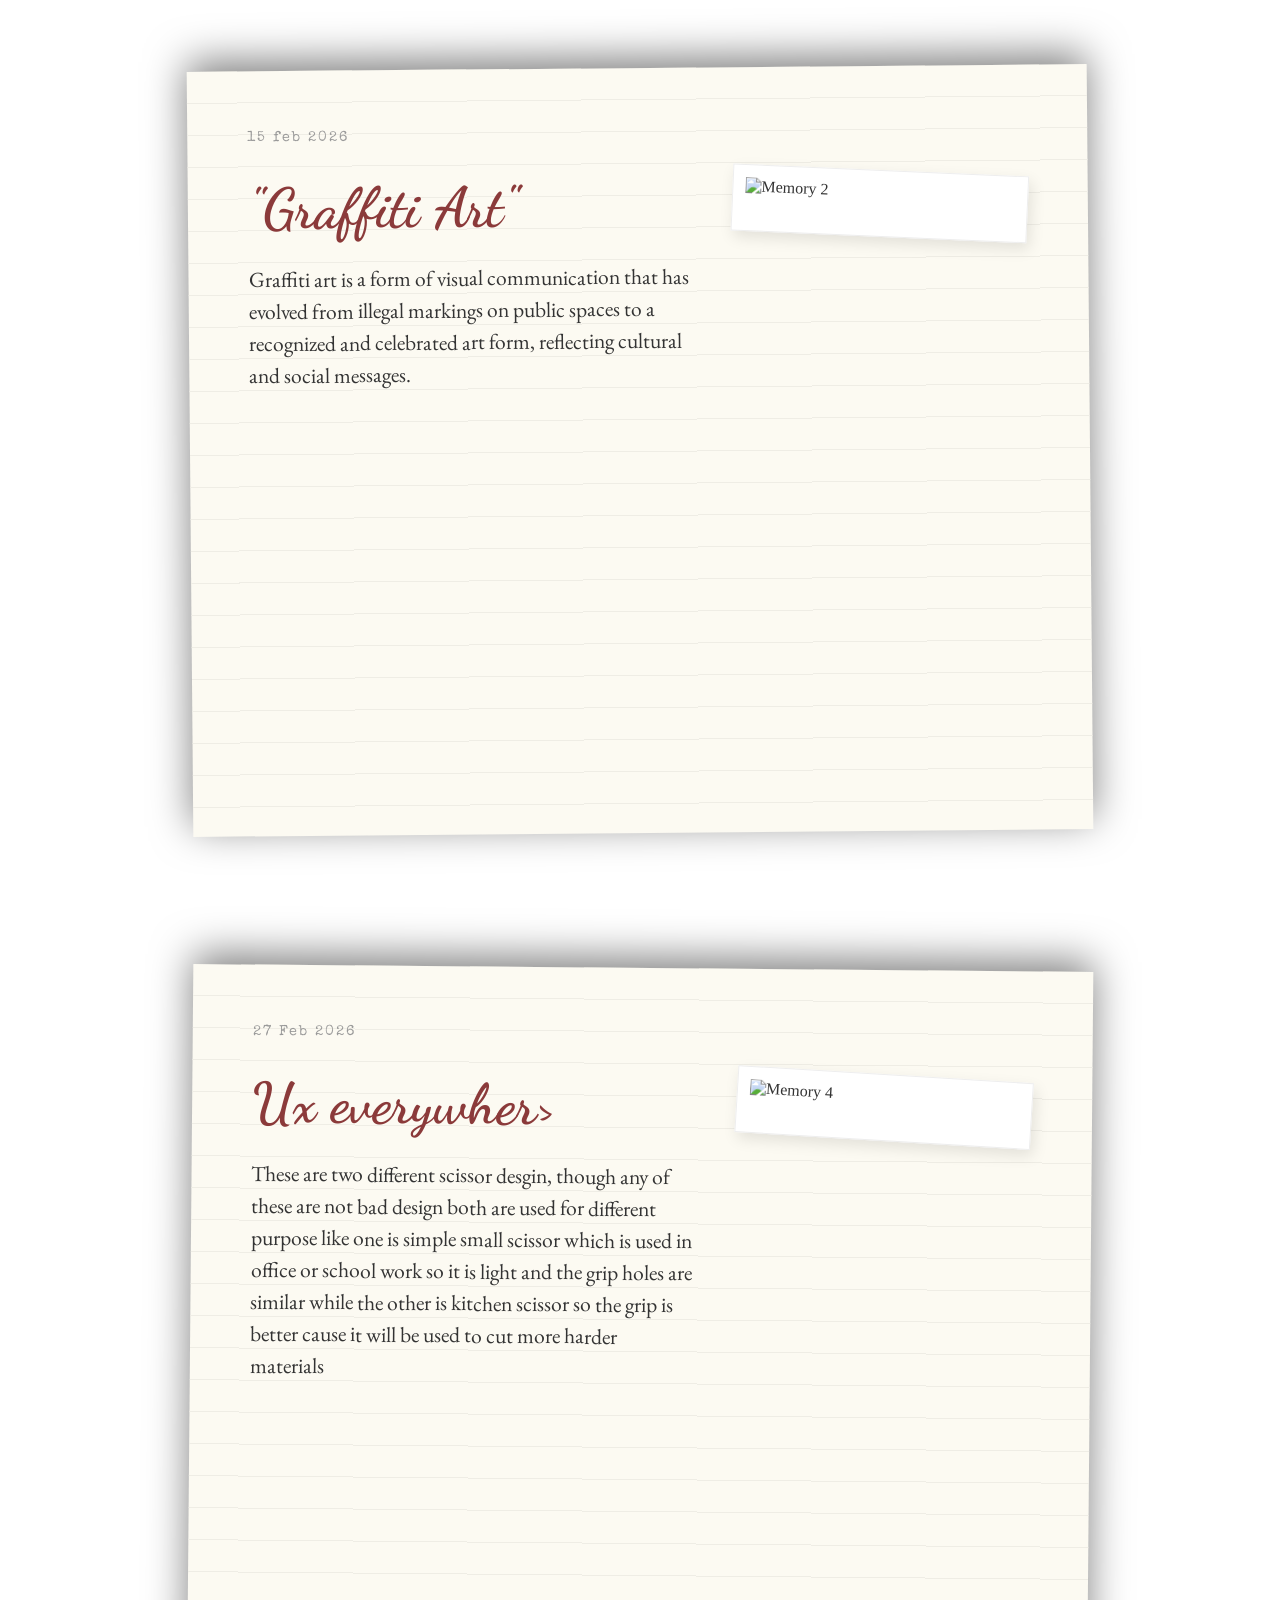
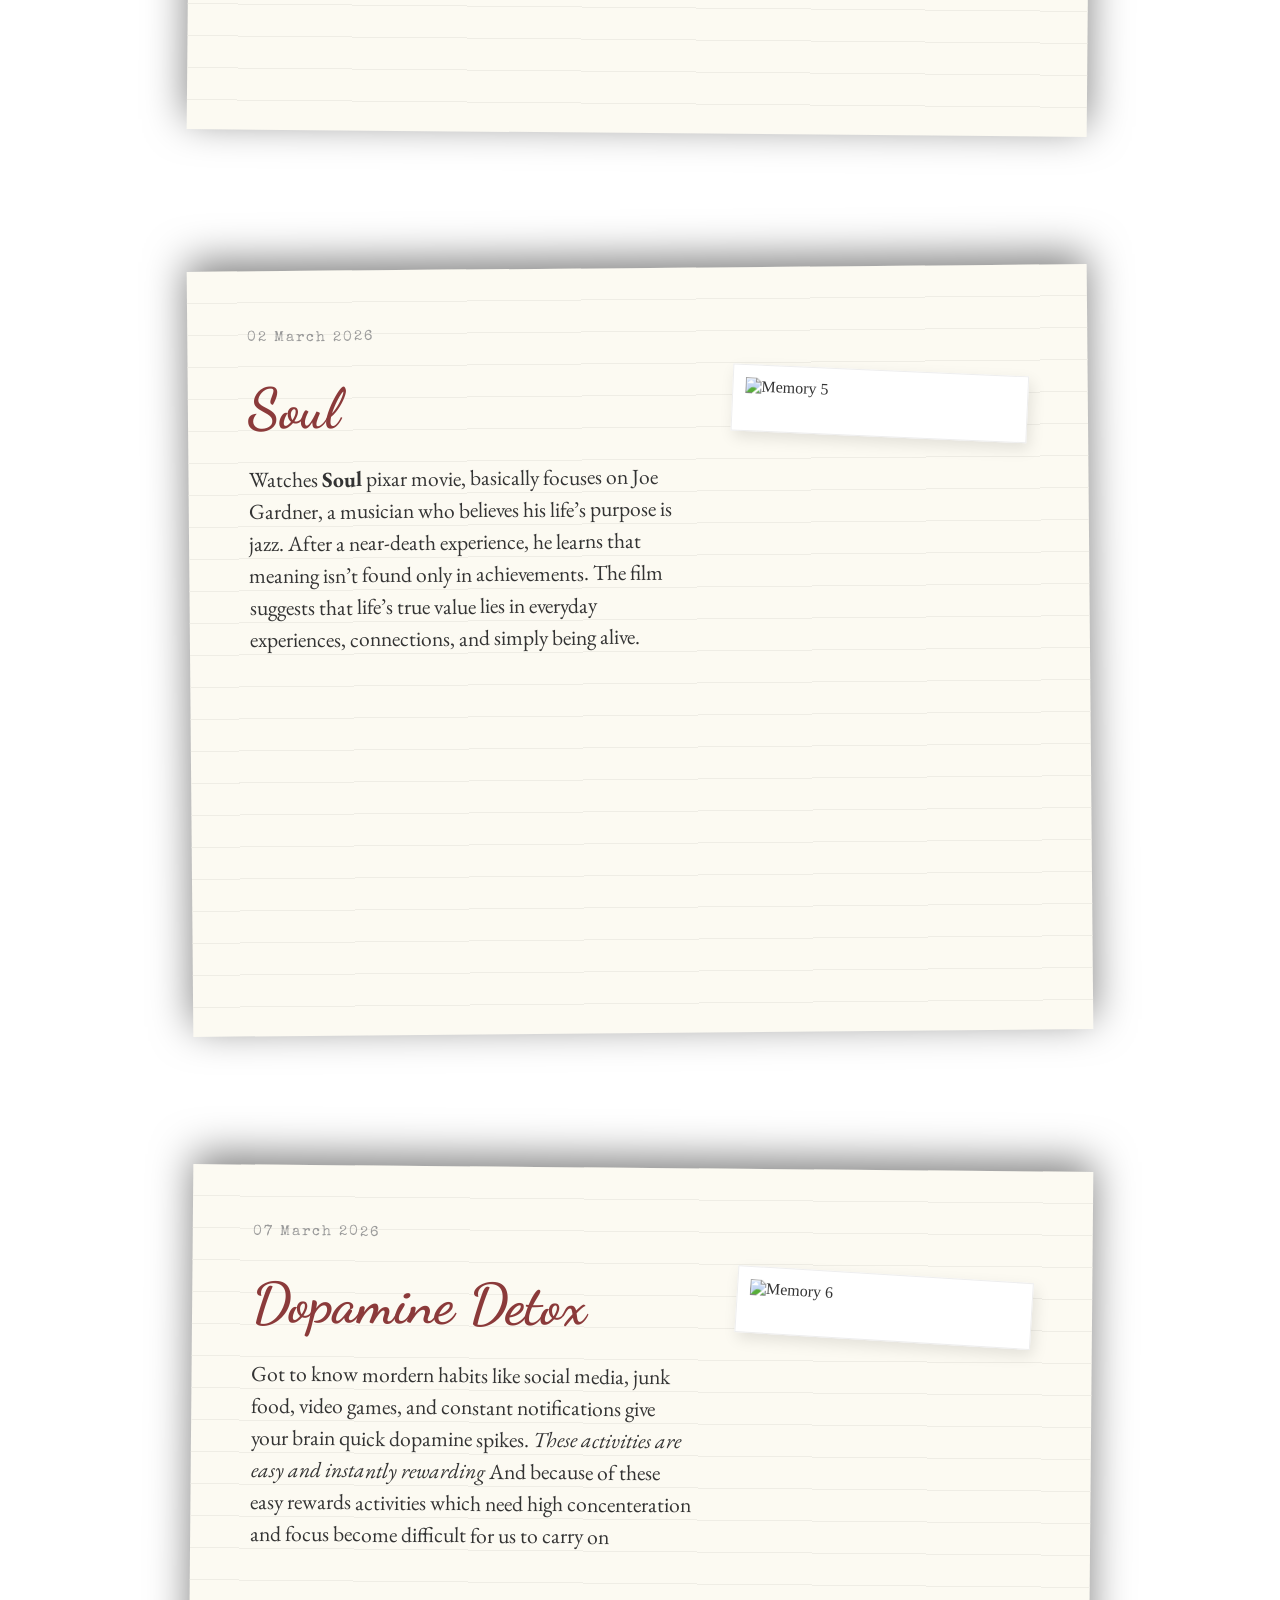
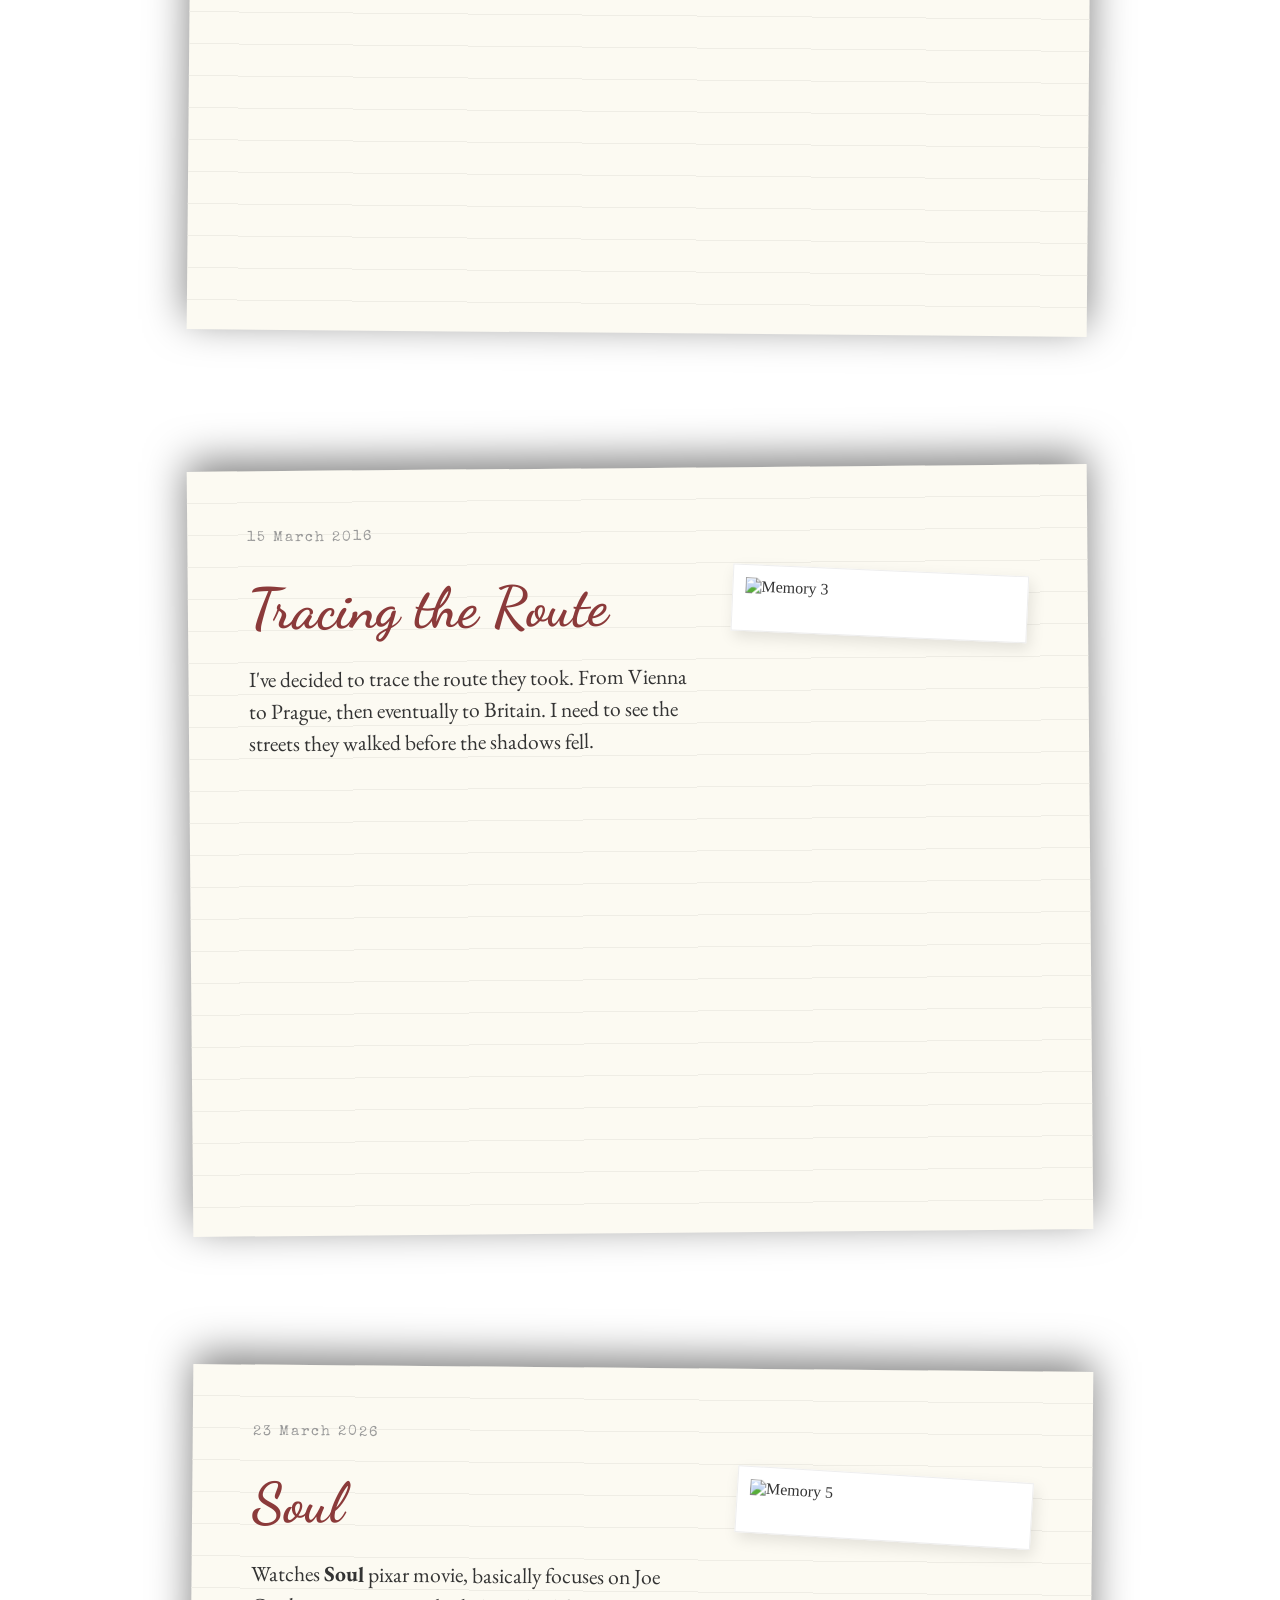
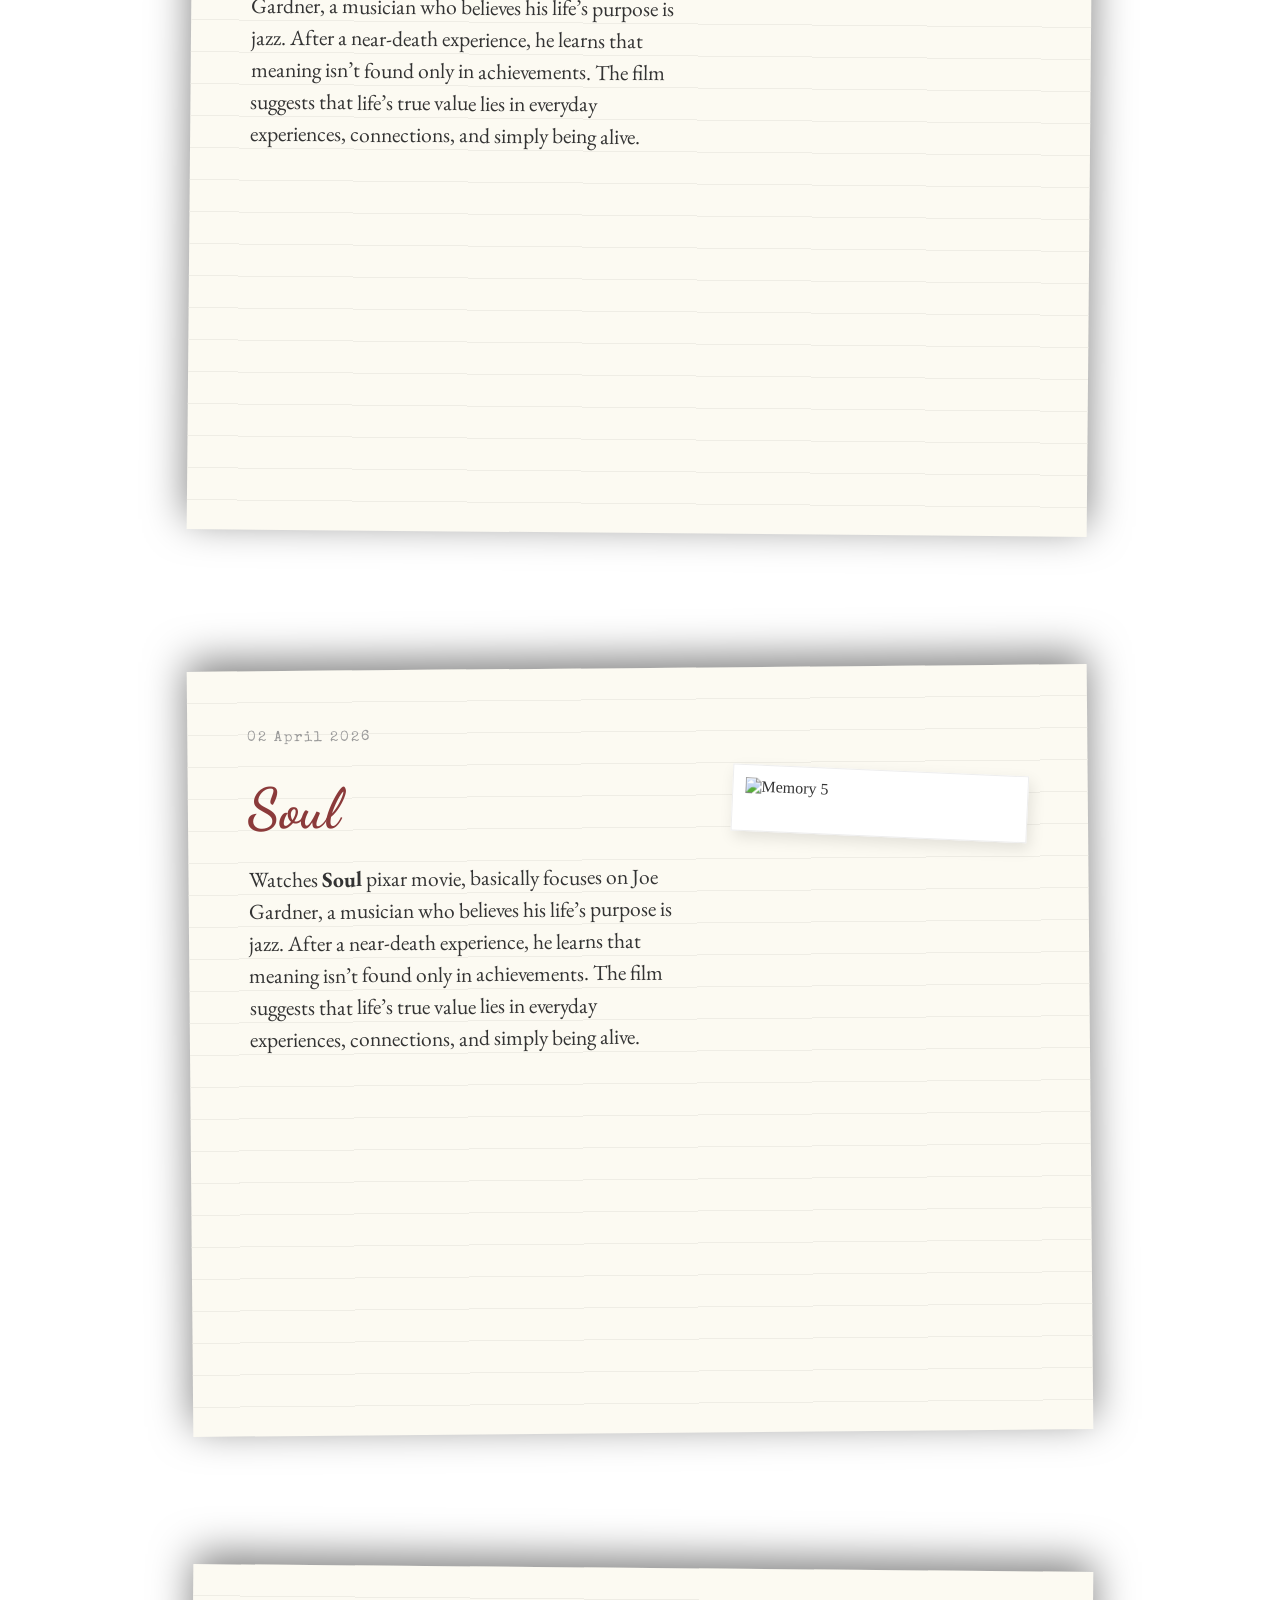
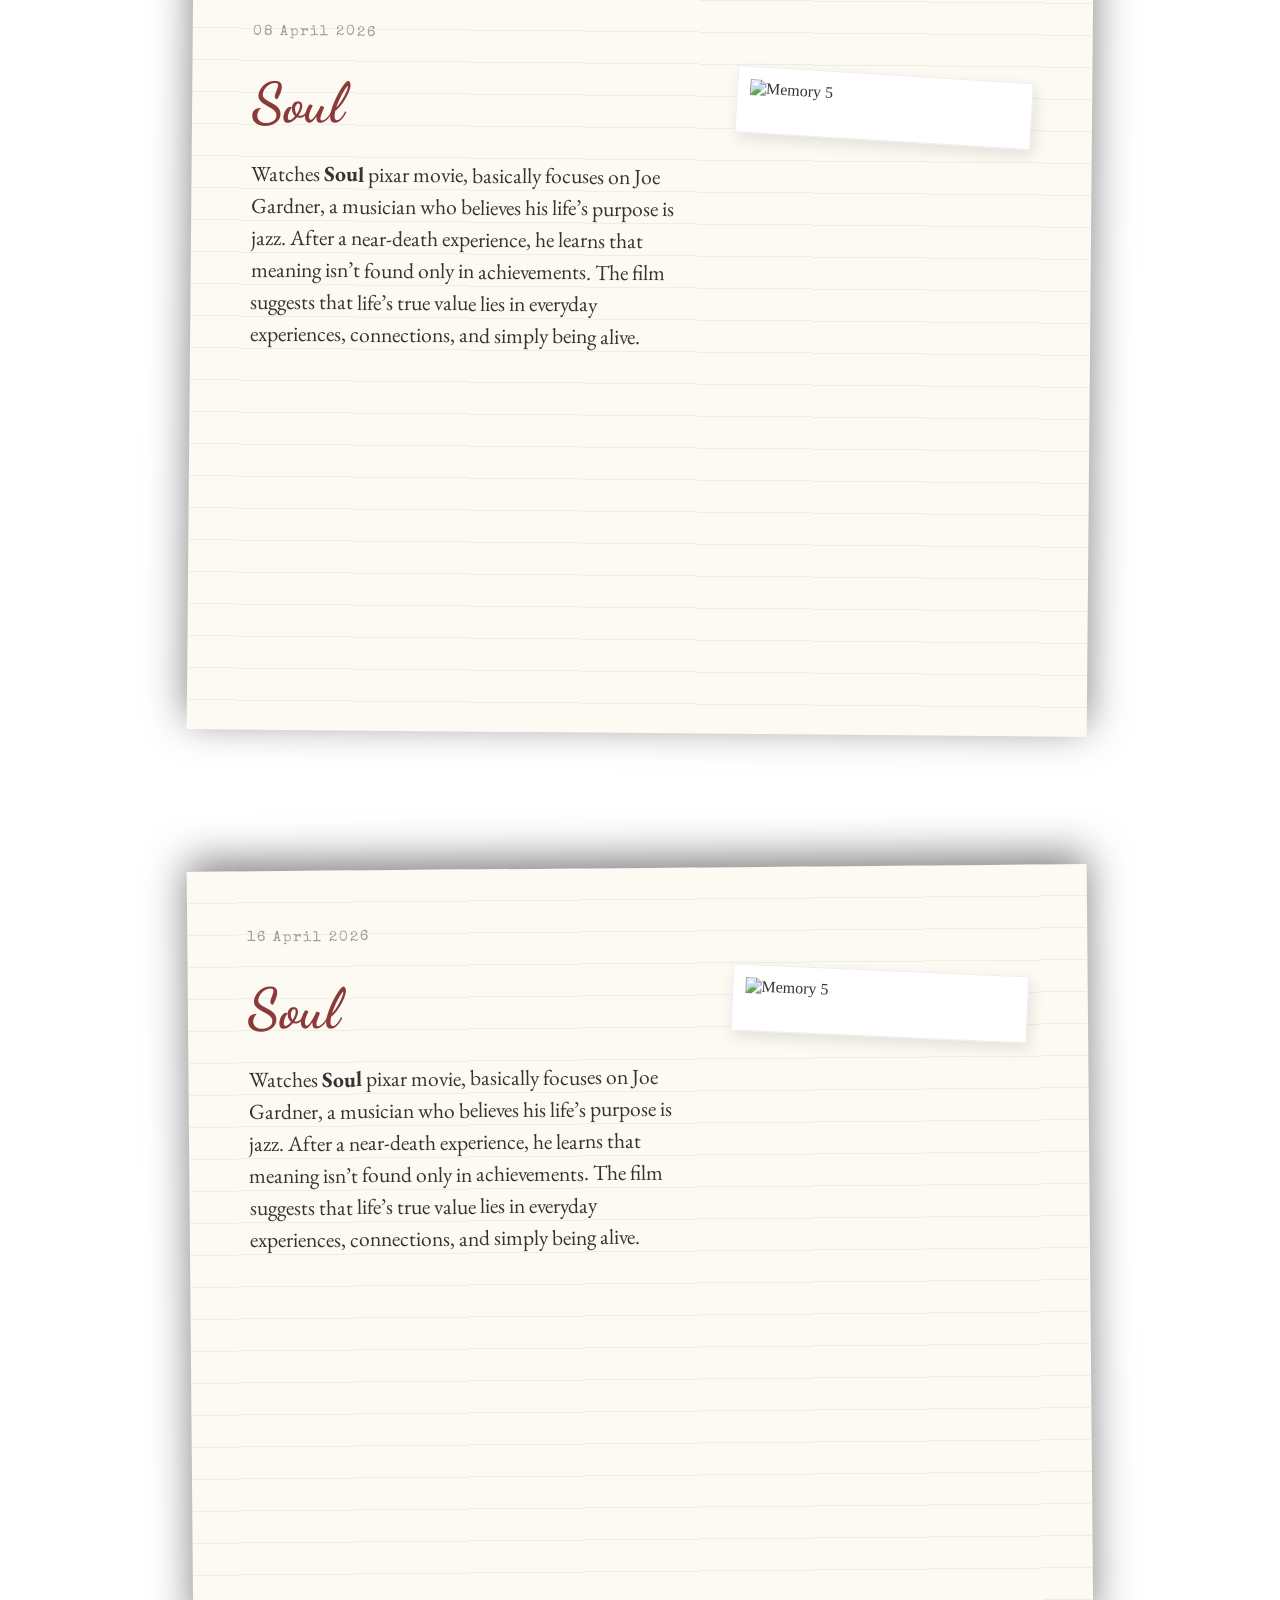
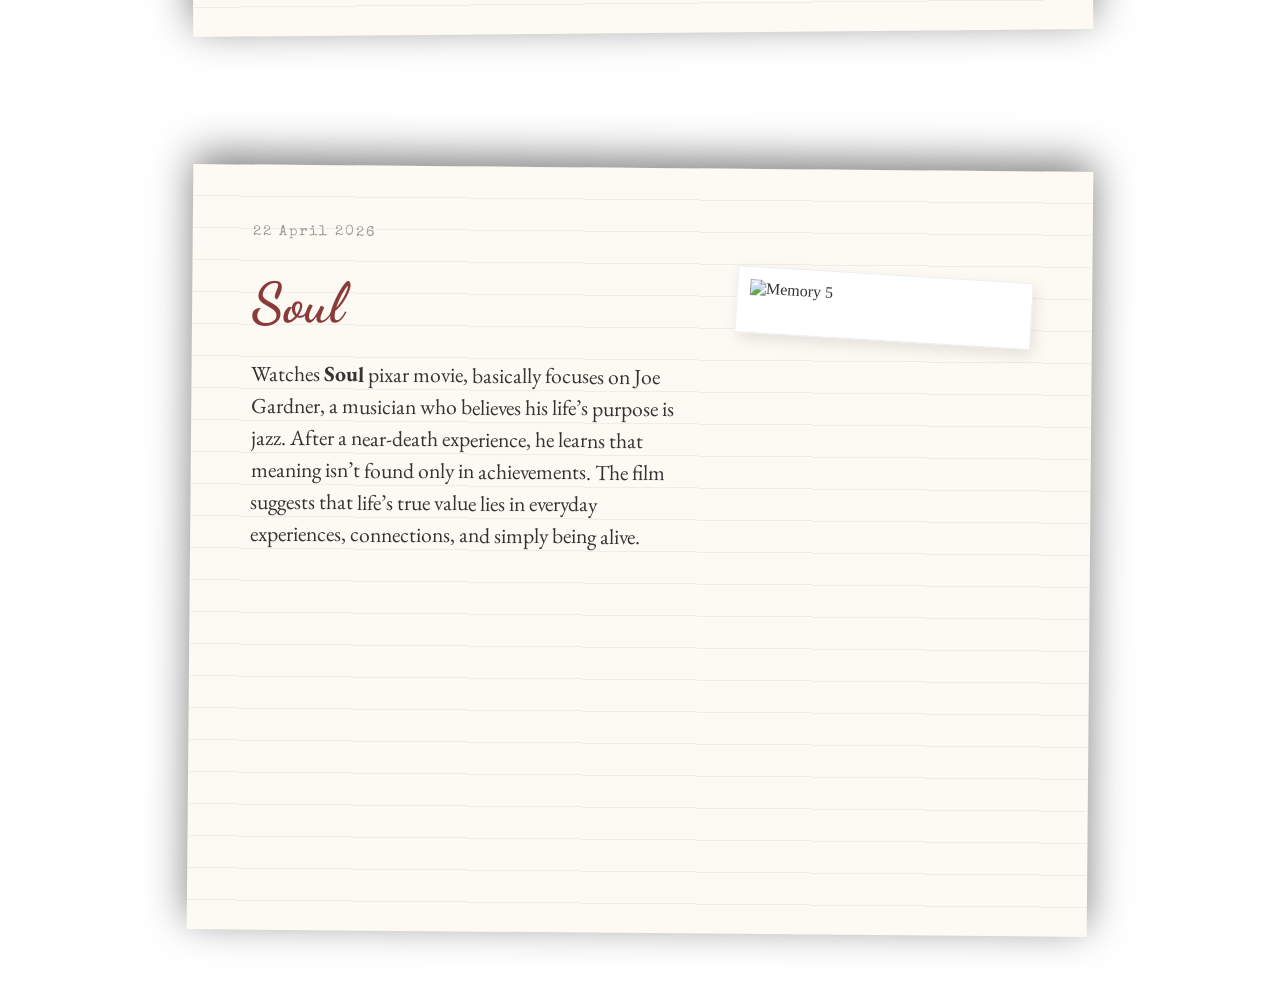
==== journal.html @ 782a5747 "Add files via upload" ====
<!DOCTYPE html>
<html lang="en">
<head>
    <meta charset="UTF-8">
    <meta name="viewport" content="width=device-width, initial-scale=1.0">
    <title>Vertical Journal Stack</title>
    <link rel="stylesheet" href="journal.css">
    <link href="https://fonts.googleapis.com/css2?family=Dancing+Script&family=EB+Garamond:wght@400;500&family=Special+Elite&display=swap" rel="stylesheet">


</head>

<body>

    <div class="journal-stack">
        
      
        <section class="stack-layer">
            <div class="paper-sheet">
                <div class="date-stamp">15 feb 2026</div>
                <div class="page-grid">
                    <div class="text-content">
                        <h2 class="handwritten-title">"Graffiti Art"</h2>
                        <p class="journal-text">Graffiti art is a form of visual communication that has evolved from illegal markings on public spaces to a recognized and celebrated art form, reflecting cultural and social messages.</p>
                    </div>
                    <div class="image-content">
                        <div class="polaroid"><img src="images/g2.jpeg" alt="Memory 2"></div>
                       
                    </div>
                </div>
            </div>
        </section>


        <section class="stack-layer">
            <div class="paper-sheet">
                <div class="date-stamp"> 27 Feb 2026</div>
                <div class="page-grid">
                    <div class="text-content">
                        <h2 class="handwritten-title">Ux everywher></h2>
                        <p class="journal-text">These are two different scissor desgin, though any of
                             these are not bad design both are used for different purpose like one is simple small scissor 
                             which is used in office or school work so it is light and the grip holes are similar while the other is kitchen 
                             scissor so the grip 
                            is better cause it will be used to cut more harder materials </p>
                    </div>
                    <div class="image-content">
                        <div class="polaroid"><img src="images/ux.jpeg" alt="Memory 4"></div>
                    </div>
                </div>
            </div>
        </section>

        <section class="stack-layer">
            <div class="paper-sheet">
                <div class="date-stamp">02 March 2026</div>
                <div class="page-grid">
                    <div class="text-content">
                        <h2 class="handwritten-title">Soul</h2>
                        <p class="journal-text">Watches <strong>Soul</strong> pixar movie, basically focuses on Joe Gardner, a musician who believes his life’s 
                            purpose is jazz. After a near-death experience, he learns that meaning isn’t found only in achievements. The film suggests that life’s true value lies in everyday experiences, connections, and simply being alive.</p>
                    </div>
                    <div class="image-content">
                        <div class="polaroid"><img src="images/OIP.webp" alt="Memory 5"></div>
                    </div>
                </div>
            </div>
        </section>

        <section class="stack-layer">
            <div class="paper-sheet">
                <div class="date-stamp">07 March 2026</div>
                <div class="page-grid">
                    <div class="text-content">
                        <h2 class="handwritten-title">Dopamine Detox</h2>
                        <p class="journal-text">Got to know mordern habits like social media, junk food, video games, and constant notifications give your brain quick dopamine spikes. <em>These activities are easy and instantly rewarding</em>
                        And because of these easy rewards activities which need high concenteration and focus become difficult for us to carry on</p>
                    </div>
                    <div class="image-content">
                        <div class="polaroid"><img src="images/dop.jpg" alt="Memory 6"></div>
                    </div>
                </div>
            </div>
        </section>


        
        <section class="stack-layer">
            <div class="paper-sheet">
                <div class="date-stamp">15 March 2016</div>
                <div class="page-grid">
                    <div class="text-content">
                        <h2 class="handwritten-title">Tracing the Route</h2>
                        <p class="journal-text">I've decided to trace the route they took. From Vienna to Prague, then eventually to Britain. I need to see the streets they walked before the shadows fell.</p>
                    </div>
                    <div class="image-content">
                        <div class="polaroid"><img src="https://via.placeholder.com/250" alt="Memory 3"></div>
                    </div>
                </div>
            </div>
        </section>

         <section class="stack-layer">
            <div class="paper-sheet">
                <div class="date-stamp">23 March 2026</div>
                <div class="page-grid">
                    <div class="text-content">
                        <h2 class="handwritten-title">Soul</h2>
                        <p class="journal-text">Watches <strong>Soul</strong> pixar movie, basically focuses on Joe Gardner, a musician who believes his life’s 
                            purpose is jazz. After a near-death experience, he learns that meaning isn’t found only in achievements. The film suggests that life’s true value lies in everyday experiences, connections, and simply being alive.</p>
                    </div>
                    <div class="image-content">
                        <div class="polaroid"><img src="images/OIP.webp" alt="Memory 5"></div>
                    </div>
                </div>
            </div>
        </section>
         <section class="stack-layer">
            <div class="paper-sheet">
                <div class="date-stamp">02 April 2026</div>
                <div class="page-grid">
                    <div class="text-content">
                        <h2 class="handwritten-title">Soul</h2>
                        <p class="journal-text">Watches <strong>Soul</strong> pixar movie, basically focuses on Joe Gardner, a musician who believes his life’s 
                            purpose is jazz. After a near-death experience, he learns that meaning isn’t found only in achievements. The film suggests that life’s true value lies in everyday experiences, connections, and simply being alive.</p>
                    </div>
                    <div class="image-content">
                        <div class="polaroid"><img src="images/OIP.webp" alt="Memory 5"></div>
                    </div>
                </div>
            </div>
        </section>
         <section class="stack-layer">
            <div class="paper-sheet">
                <div class="date-stamp">08 April 2026</div>
                <div class="page-grid">
                    <div class="text-content">
                        <h2 class="handwritten-title">Soul</h2>
                        <p class="journal-text">Watches <strong>Soul</strong> pixar movie, basically focuses on Joe Gardner, a musician who believes his life’s 
                            purpose is jazz. After a near-death experience, he learns that meaning isn’t found only in achievements. The film suggests that life’s true value lies in everyday experiences, connections, and simply being alive.</p>
                    </div>
                    <div class="image-content">
                        <div class="polaroid"><img src="images/OIP.webp" alt="Memory 5"></div>
                    </div>
                </div>
            </div>
        </section>
         <section class="stack-layer">
            <div class="paper-sheet">
                <div class="date-stamp"> 16 April 2026</div>
                <div class="page-grid">
                    <div class="text-content">
                        <h2 class="handwritten-title">Soul</h2>
                        <p class="journal-text">Watches <strong>Soul</strong> pixar movie, basically focuses on Joe Gardner, a musician who believes his life’s 
                            purpose is jazz. After a near-death experience, he learns that meaning isn’t found only in achievements. The film suggests that life’s true value lies in everyday experiences, connections, and simply being alive.</p>
                    </div>
                    <div class="image-content">
                        <div class="polaroid"><img src="images/OIP.webp" alt="Memory 5"></div>
                    </div>
                </div>
            </div>
        </section>
         <section class="stack-layer">
            <div class="paper-sheet">
                <div class="date-stamp"> 22 April 2026</div>
                <div class="page-grid">
                    <div class="text-content">
                        <h2 class="handwritten-title">Soul</h2>
                        <p class="journal-text">Watches <strong>Soul</strong> pixar movie, basically focuses on Joe Gardner, a musician who believes his life’s 
                            purpose is jazz. After a near-death experience, he learns that meaning isn’t found only in achievements. The film suggests that life’s true value lies in everyday experiences, connections, and simply being alive.</p>
                    </div>
                    <div class="image-content">
                        <div class="polaroid"><img src="images/OIP.webp" alt="Memory 5"></div>
                    </div>
                </div>
            </div>
        </section>

        

          
</body>
</html>
---- journal.css ----
/* Core Styling */
* { margin: 0; padding: 0; box-sizing: border-box; }

body {
    background-color: #ffffff; /* Dark desk background */
    color: #333;
    background-image:url(images/bg.jpg);
    
}

.journal-stack {
    width: 100%;
}

/* THE STACKING LOGIC */
.stack-layer {
    position: sticky;
    top: 0;
    height: 100vh;
    display: flex;
    justify-content: center;
    align-items: center;
    padding: 20px;
}

/* THE PAPER DESIGN */
.paper-sheet {
    background-color: #fcfaf2;
    width: 100%;
    max-width: 900px;
    height: 85vh;
    padding: 60px;
    position: relative;
    box-shadow: 0 -10px 40px rgba(0,0,0,0.5); /* Top shadow for stacking depth */
    
    /* Paper Grain and Lines */
    background-image: 
        url('https://www.transparenttextures.com/patterns/handmade-paper.png'),
        repeating-linear-gradient(transparent, transparent 31px, #efede5 31px, #efede5 32px);
}

.date-stamp {
    font-family: 'Special Elite', monospace;
    font-size: 0.9rem;
    color: #999;
    margin-bottom: 30px;
    letter-spacing: 2px;
}

/* Page Layout */
.page-grid {
    display: grid;
    grid-template-columns: 1.5fr 1fr;
    gap: 40px;
}

/* Typography */
.handwritten-title {
    font-family: 'Dancing Script', cursive;
    font-size: 3.5rem;
    color: #8b3a3a;
    margin-bottom: 20px;
}

.journal-text {
    font-family: 'EB Garamond', serif;
    font-size: 1.35rem;
    line-height: 32px; /* Syncs with lines */
    color: #333;
}

/* Polaroid Photo */
.polaroid {
    background: white;
    padding: 12px 12px 35px 12px;
    box-shadow: 3px 6px 15px rgba(0,0,0,0.1);
    transform: rotate(3deg);
    border: 1px solid #eee;
    width: 100%;
}

.polaroid img {
    width: 100%;
    height: auto;
    display: block;
}

/* Visual Variation (Odd/Even Tilt) */
.stack-layer:nth-child(even) .paper-sheet { transform: rotate(0.5deg); }
.stack-layer:nth-child(odd) .paper-sheet { transform: rotate(-0.5deg); }

/* Responsive Styling */
@media (max-width: 768px) {
    .page-grid { grid-template-columns: 1fr; }
    .image-content { display: none; }
    .paper-sheet { padding: 30px; height: 90vh; }
}
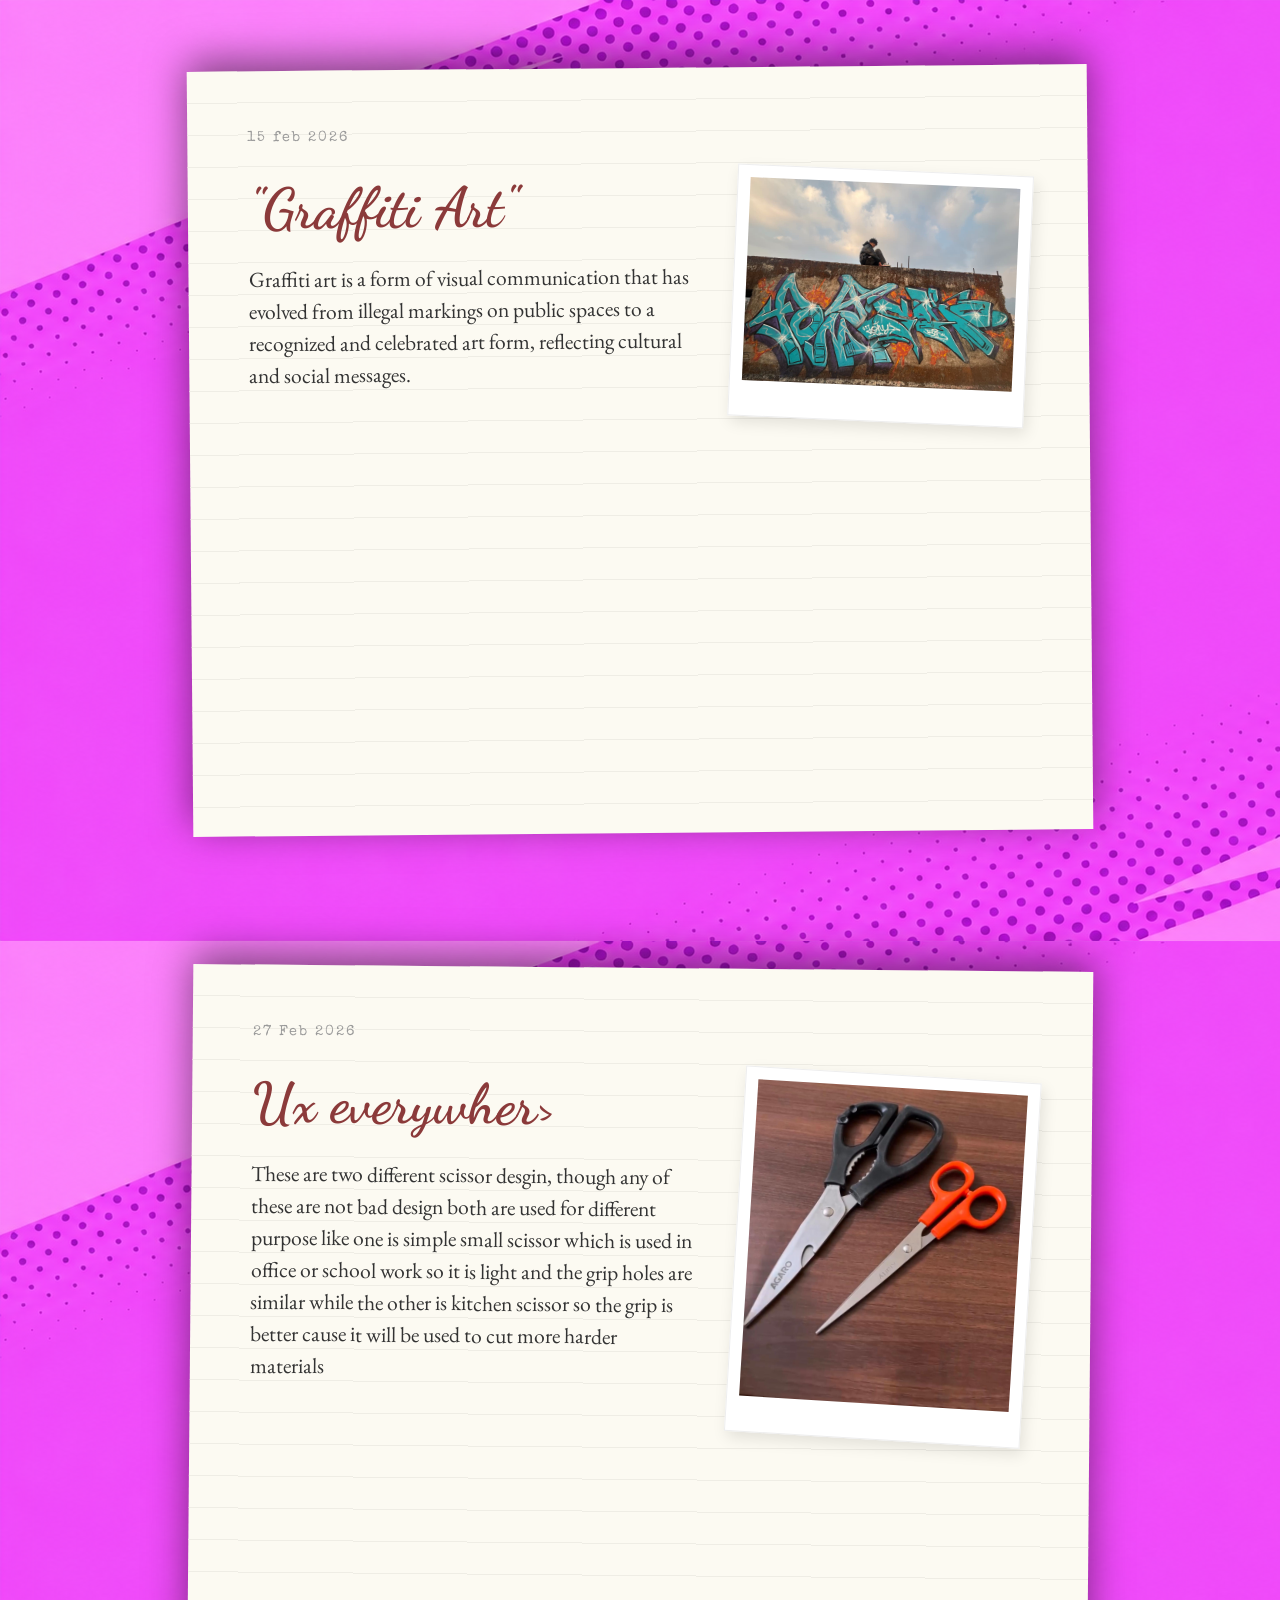
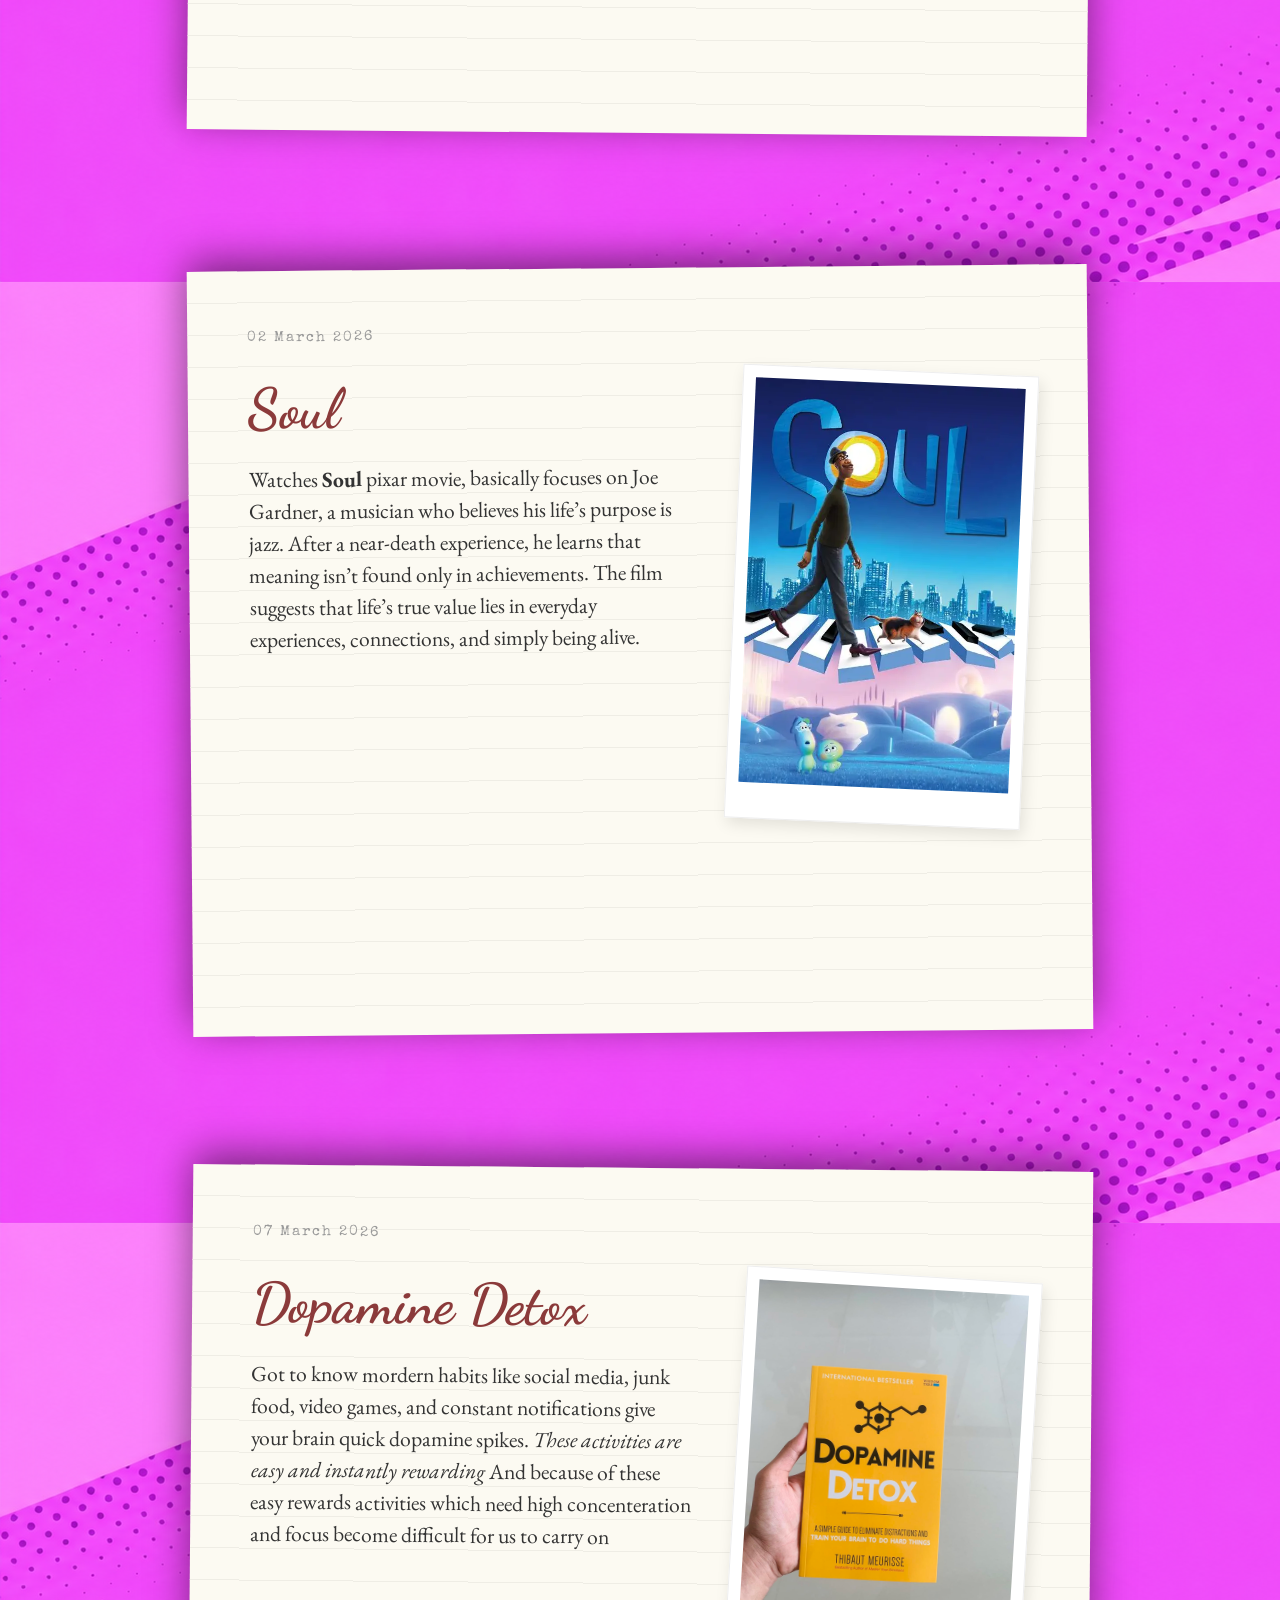
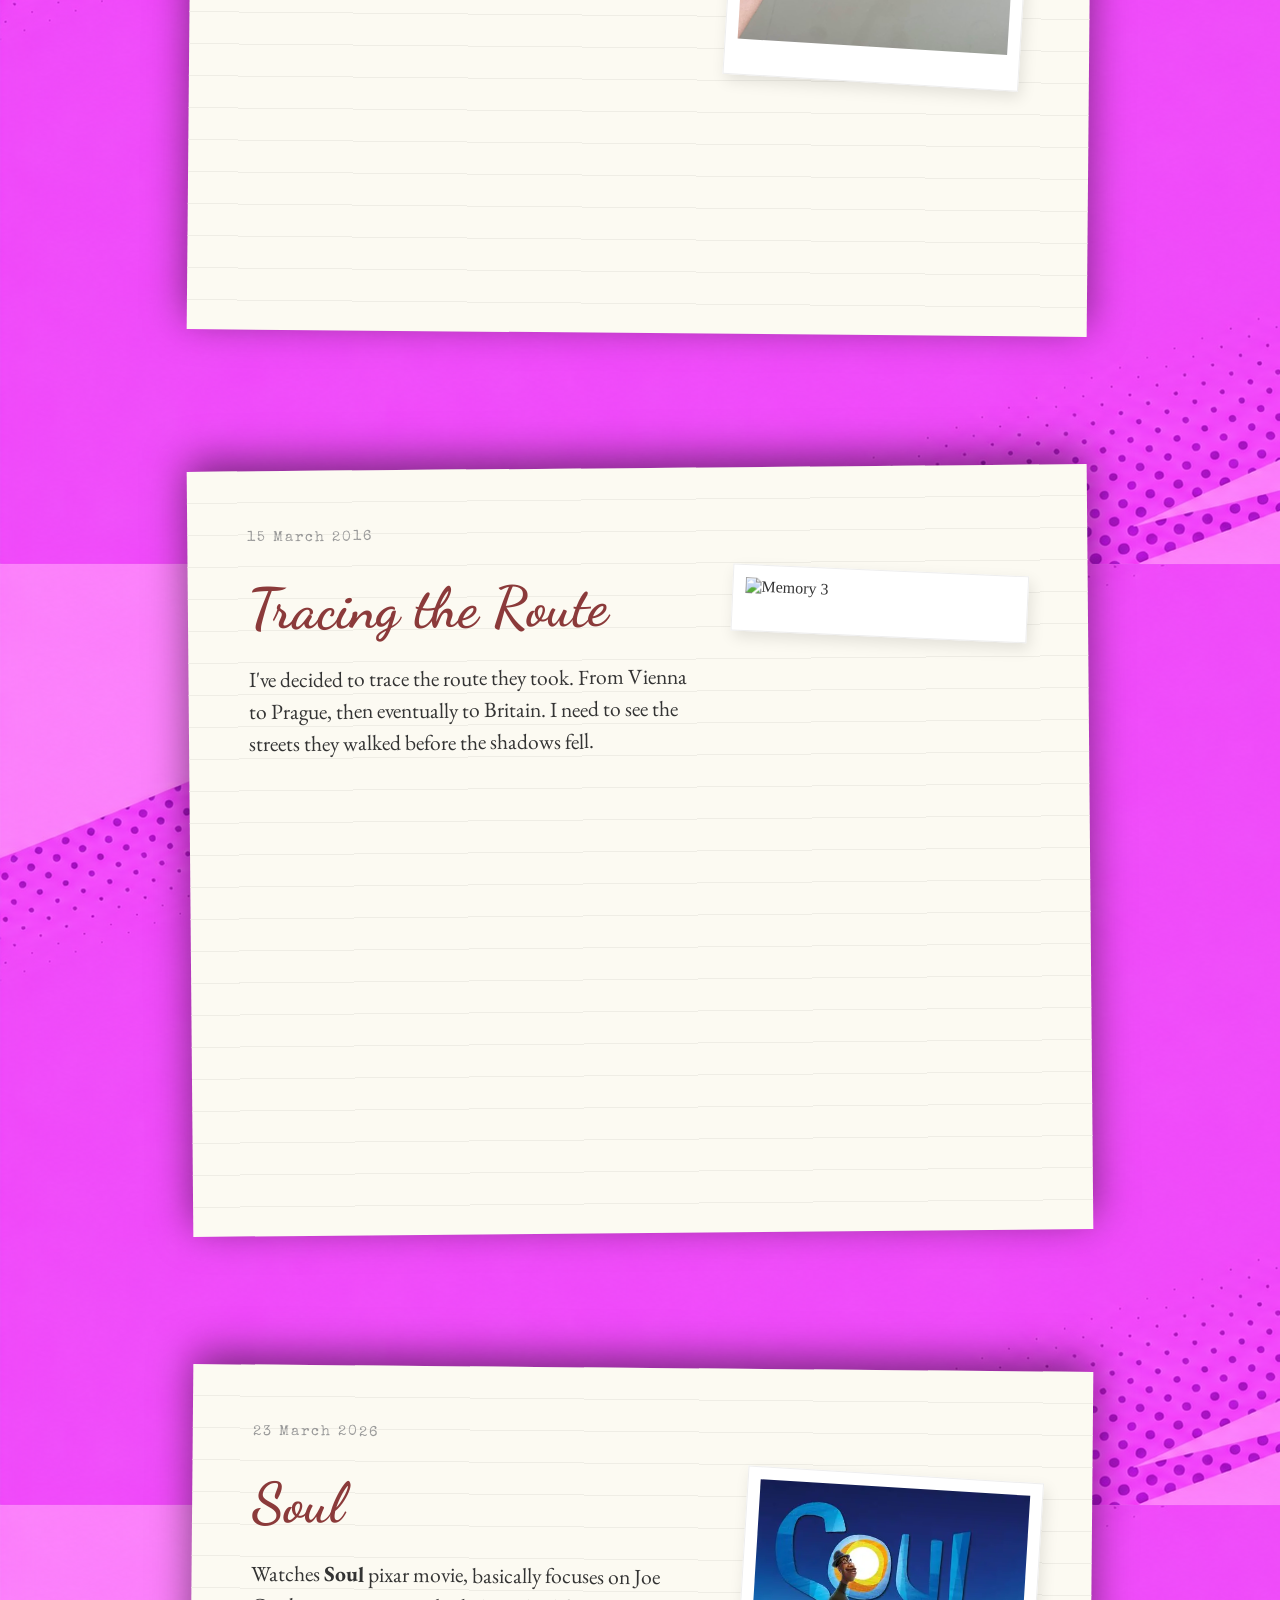
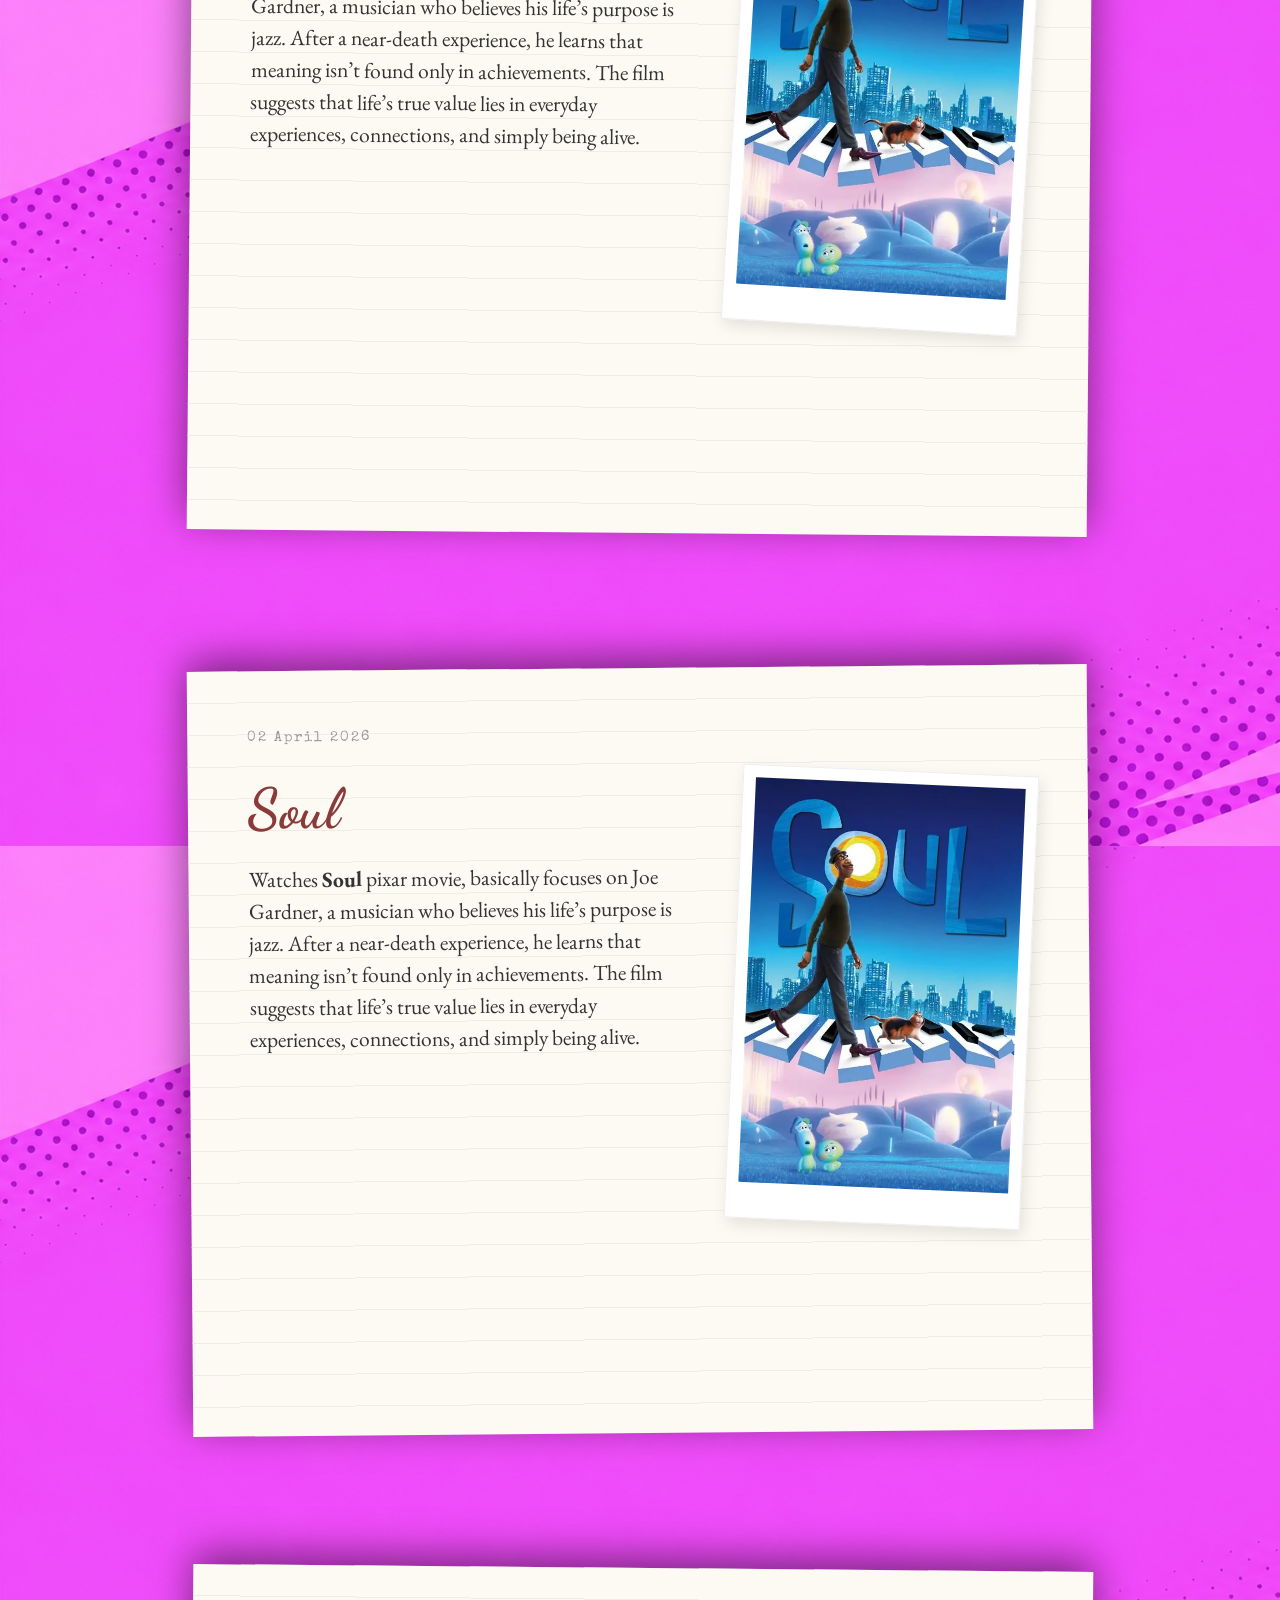
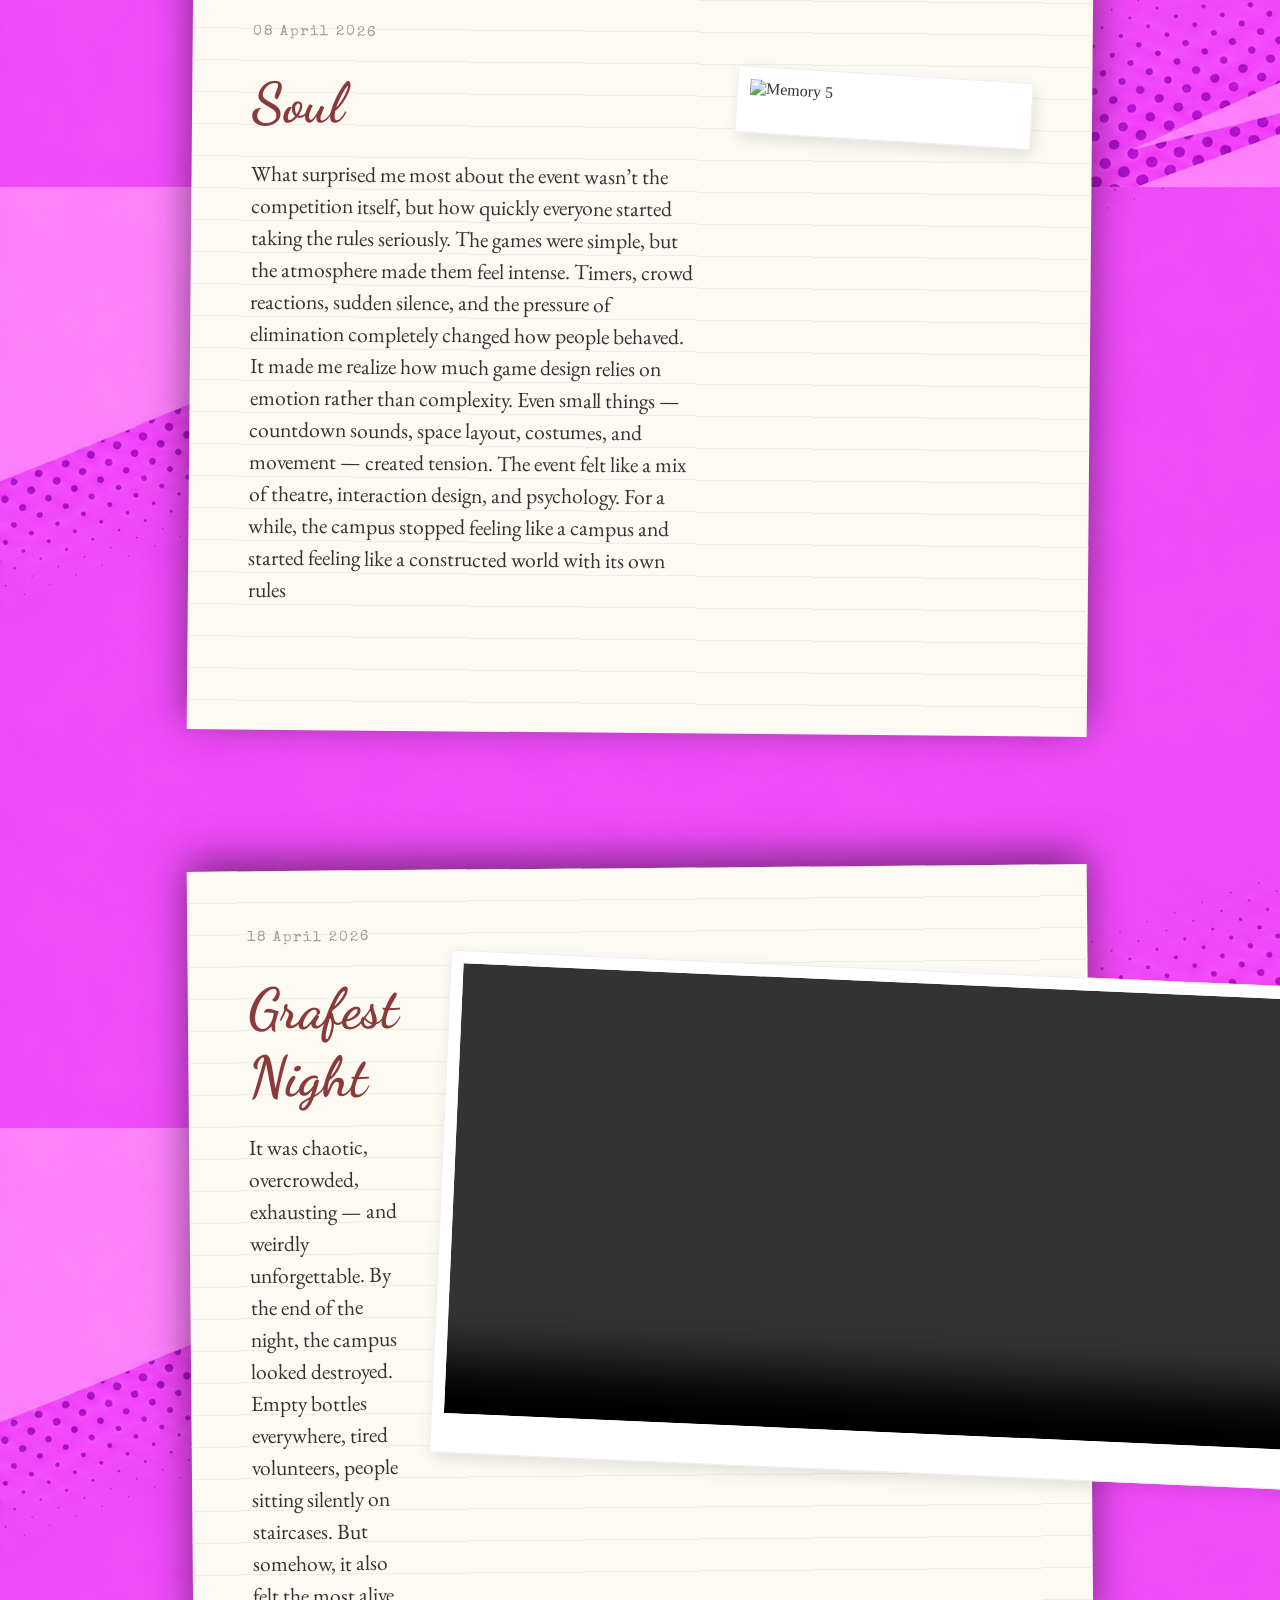
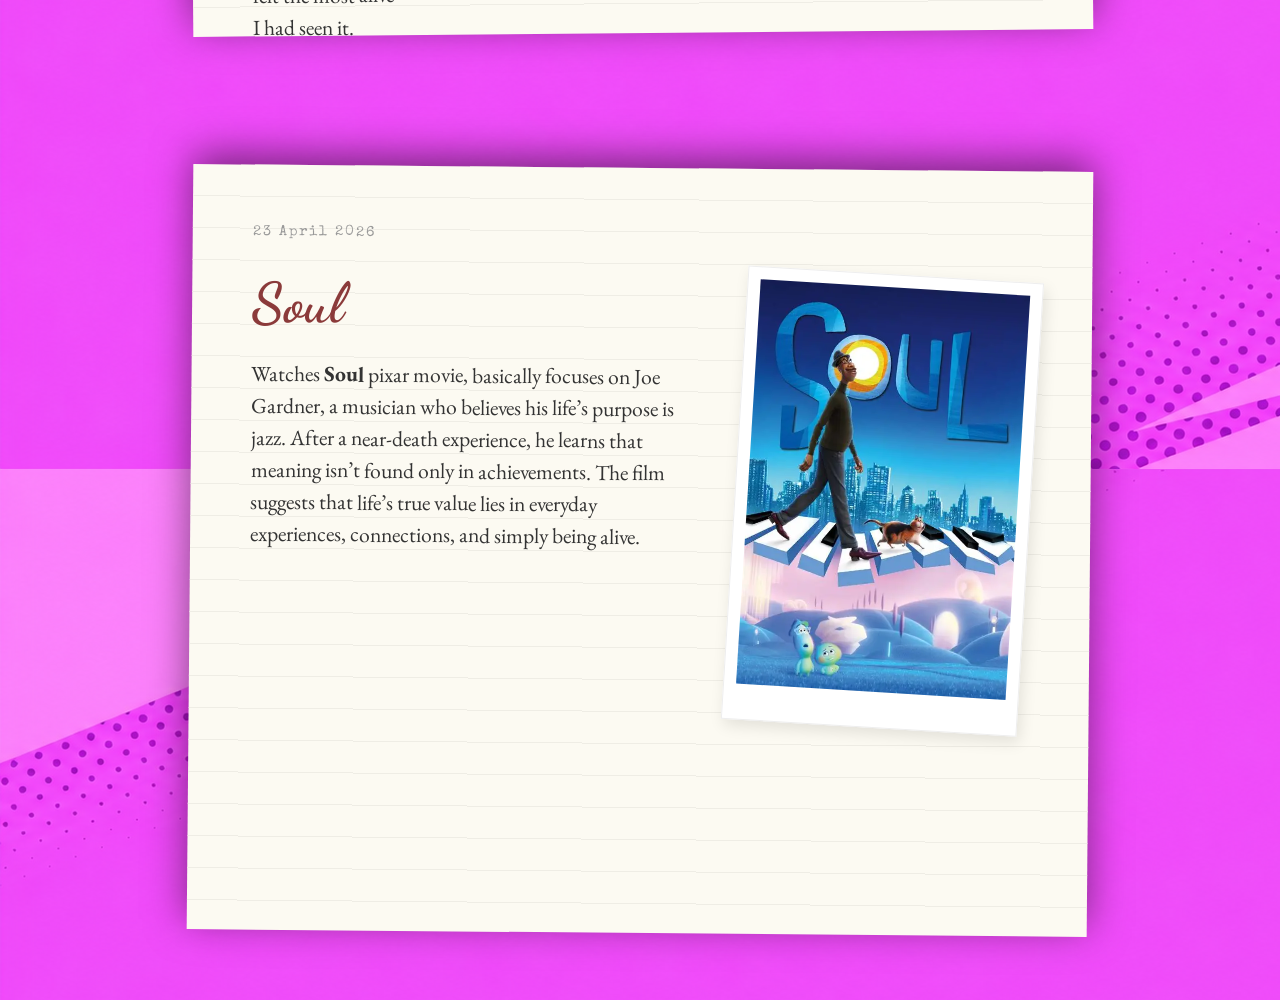
==== commit ac96ec7e: "Update journal.html" ====
--- a/journal.html
+++ b/journal.html
@@ -136,33 +136,47 @@
                 <div class="page-grid">
                     <div class="text-content">
                         <h2 class="handwritten-title">Soul</h2>
-                        <p class="journal-text">Watches <strong>Soul</strong> pixar movie, basically focuses on Joe Gardner, a musician who believes his life’s 
-                            purpose is jazz. After a near-death experience, he learns that meaning isn’t found only in achievements. The film suggests that life’s true value lies in everyday experiences, connections, and simply being alive.</p>
+                        <p class="journal-text">What surprised me most about the event wasn’t the competition itself, but how quickly everyone started taking the rules seriously.
+
+The games were simple, but the atmosphere made them feel intense.
+
+Timers, crowd reactions, sudden silence, and the pressure of elimination completely changed how people behaved.
+
+It made me realize how much game design relies on emotion rather than complexity.
+
+Even small things — countdown sounds, space layout, costumes, and movement — created tension.
+
+The event felt like a mix of theatre, interaction design, and psychology.
+
+For a while, the campus stopped feeling like a campus and started feeling like a constructed world with its own rules</p>
                     </div>
                     <div class="image-content">
-                        <div class="polaroid"><img src="images/OIP.webp" alt="Memory 5"></div>
+                        <div class="polaroid"><img src="images 3/vid 1" controls height="450px" alt="Memory 5"></div>
                     </div>
                 </div>
             </div>
         </section>
          <section class="stack-layer">
             <div class="paper-sheet">
-                <div class="date-stamp"> 16 April 2026</div>
+                <div class="date-stamp"> 18 April 2026</div>
                 <div class="page-grid">
                     <div class="text-content">
-                        <h2 class="handwritten-title">Soul</h2>
-                        <p class="journal-text">Watches <strong>Soul</strong> pixar movie, basically focuses on Joe Gardner, a musician who believes his life’s 
-                            purpose is jazz. After a near-death experience, he learns that meaning isn’t found only in achievements. The film suggests that life’s true value lies in everyday experiences, connections, and simply being alive.</p>
+                        <h2 class="handwritten-title">Grafest Night</h2>
+                        <p class="journal-text">It was chaotic, overcrowded, exhausting — and weirdly unforgettable.
+
+By the end of the night, the campus looked destroyed. Empty bottles everywhere, tired volunteers, people sitting silently on staircases.
+
+But somehow, it also felt the most alive I had seen it.</p>
                     </div>
                     <div class="image-content">
-                        <div class="polaroid"><img src="images/OIP.webp" alt="Memory 5"></div>
+                        <div class="polaroid"><video src="images 3/ vid" controls height= "450 px"alt="Memory 5"></div>
                     </div>
                 </div>
             </div>
         </section>
          <section class="stack-layer">
             <div class="paper-sheet">
-                <div class="date-stamp"> 22 April 2026</div>
+                <div class="date-stamp"> 23 April 2026</div>
                 <div class="page-grid">
                     <div class="text-content">
                         <h2 class="handwritten-title">Soul</h2>
@@ -180,4 +194,4 @@
 
           
 </body>
-</html>+</html>
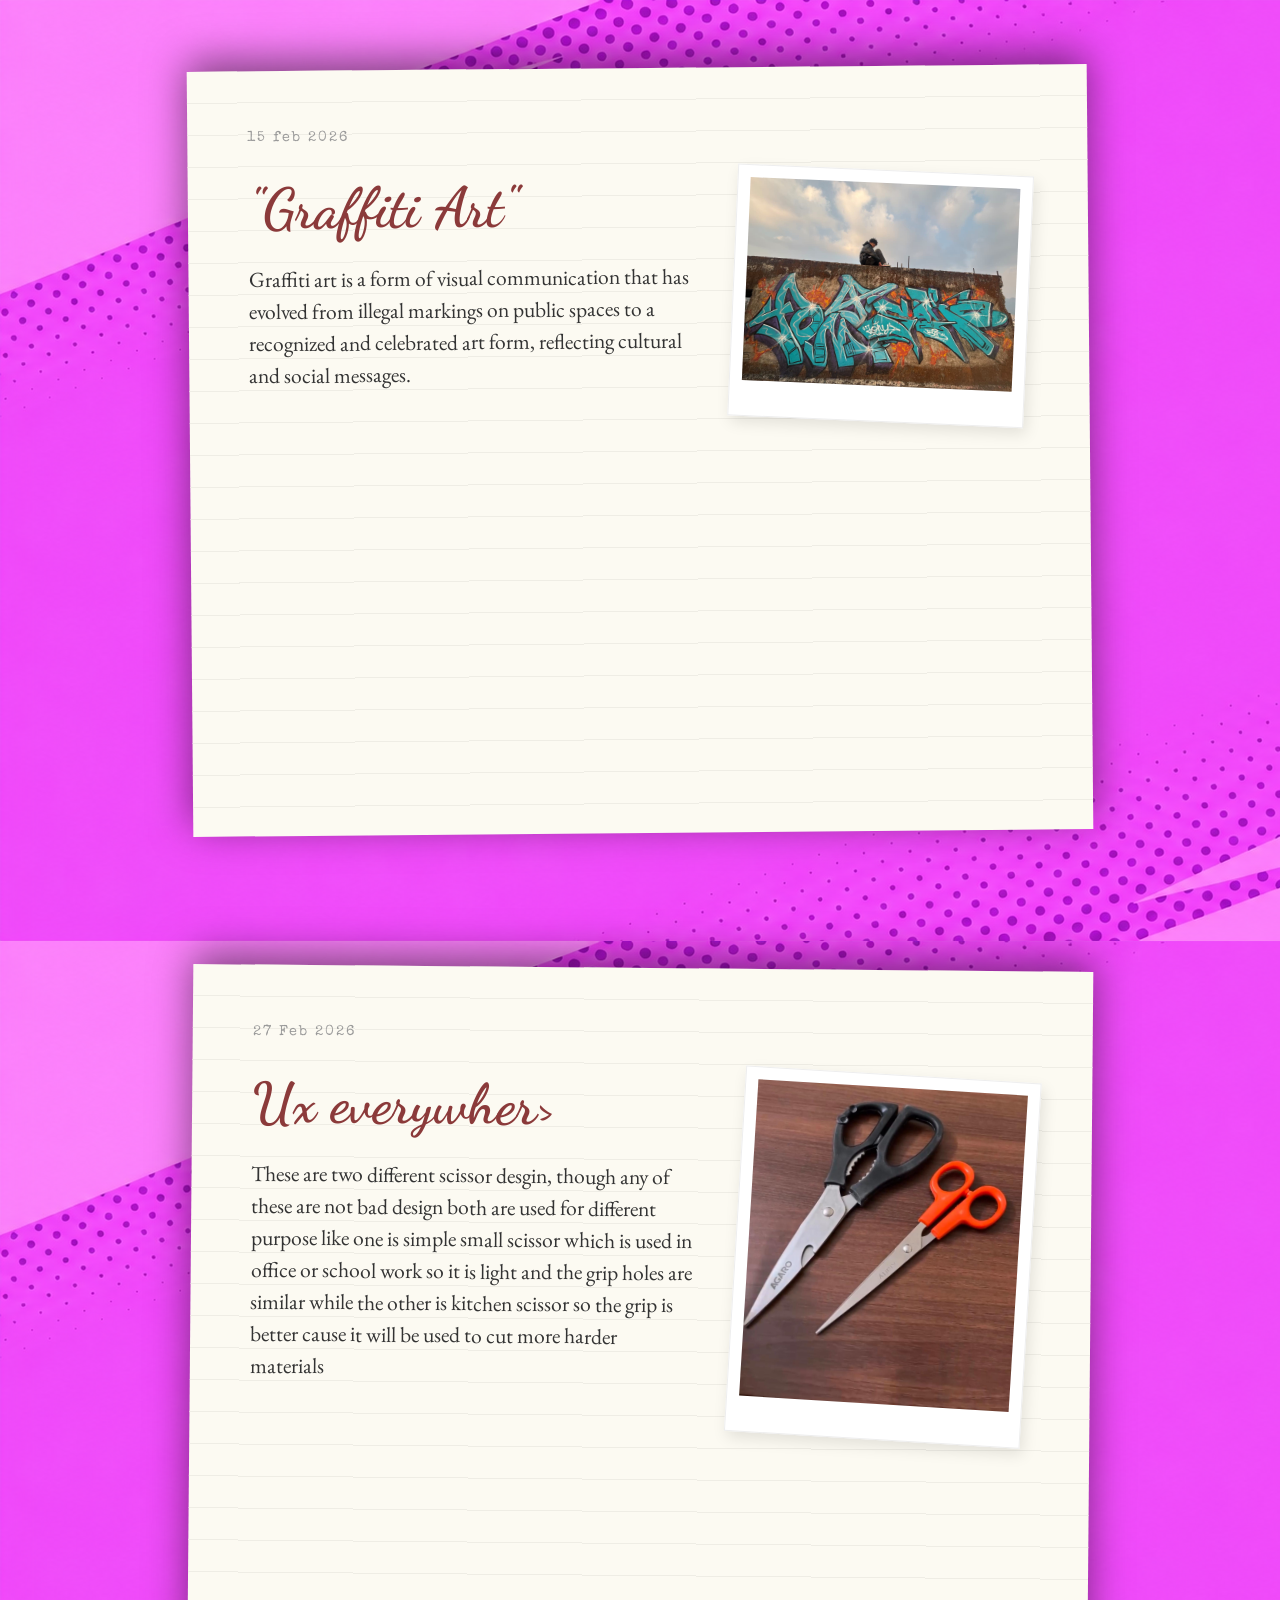
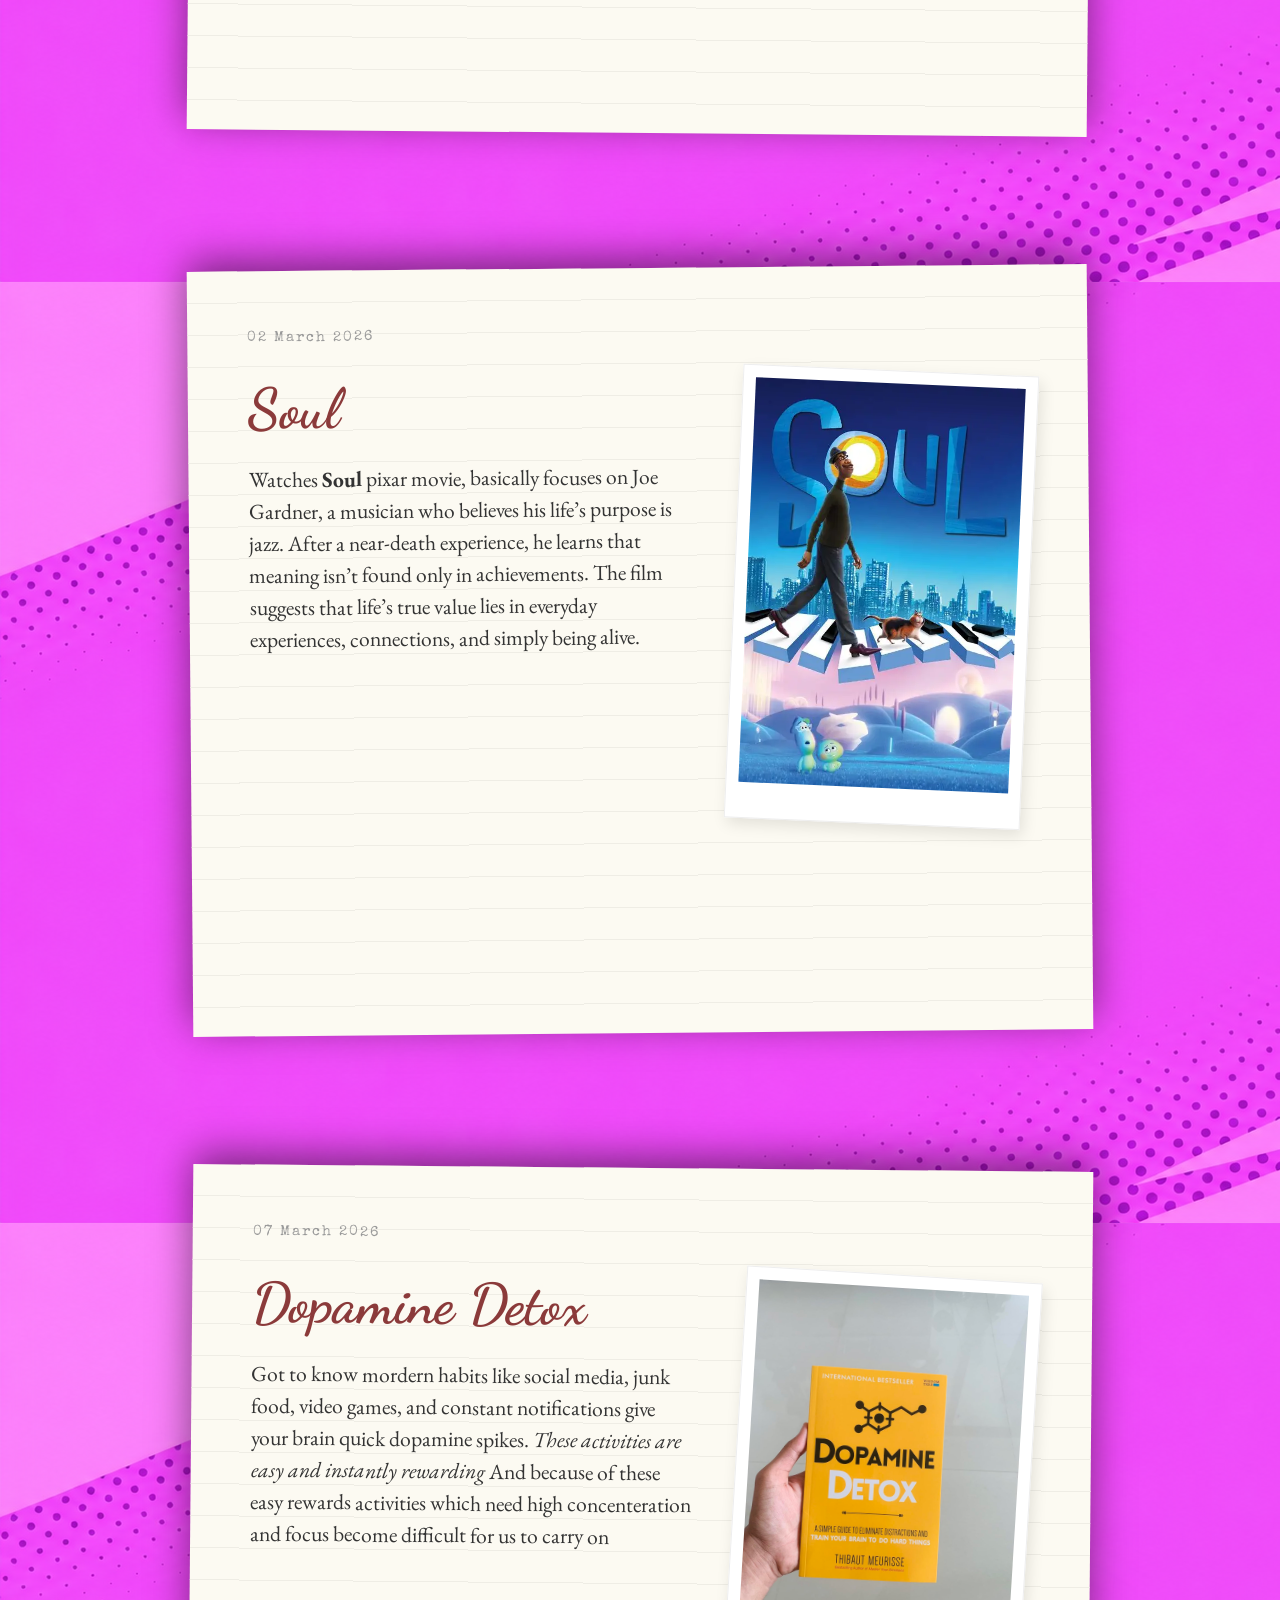
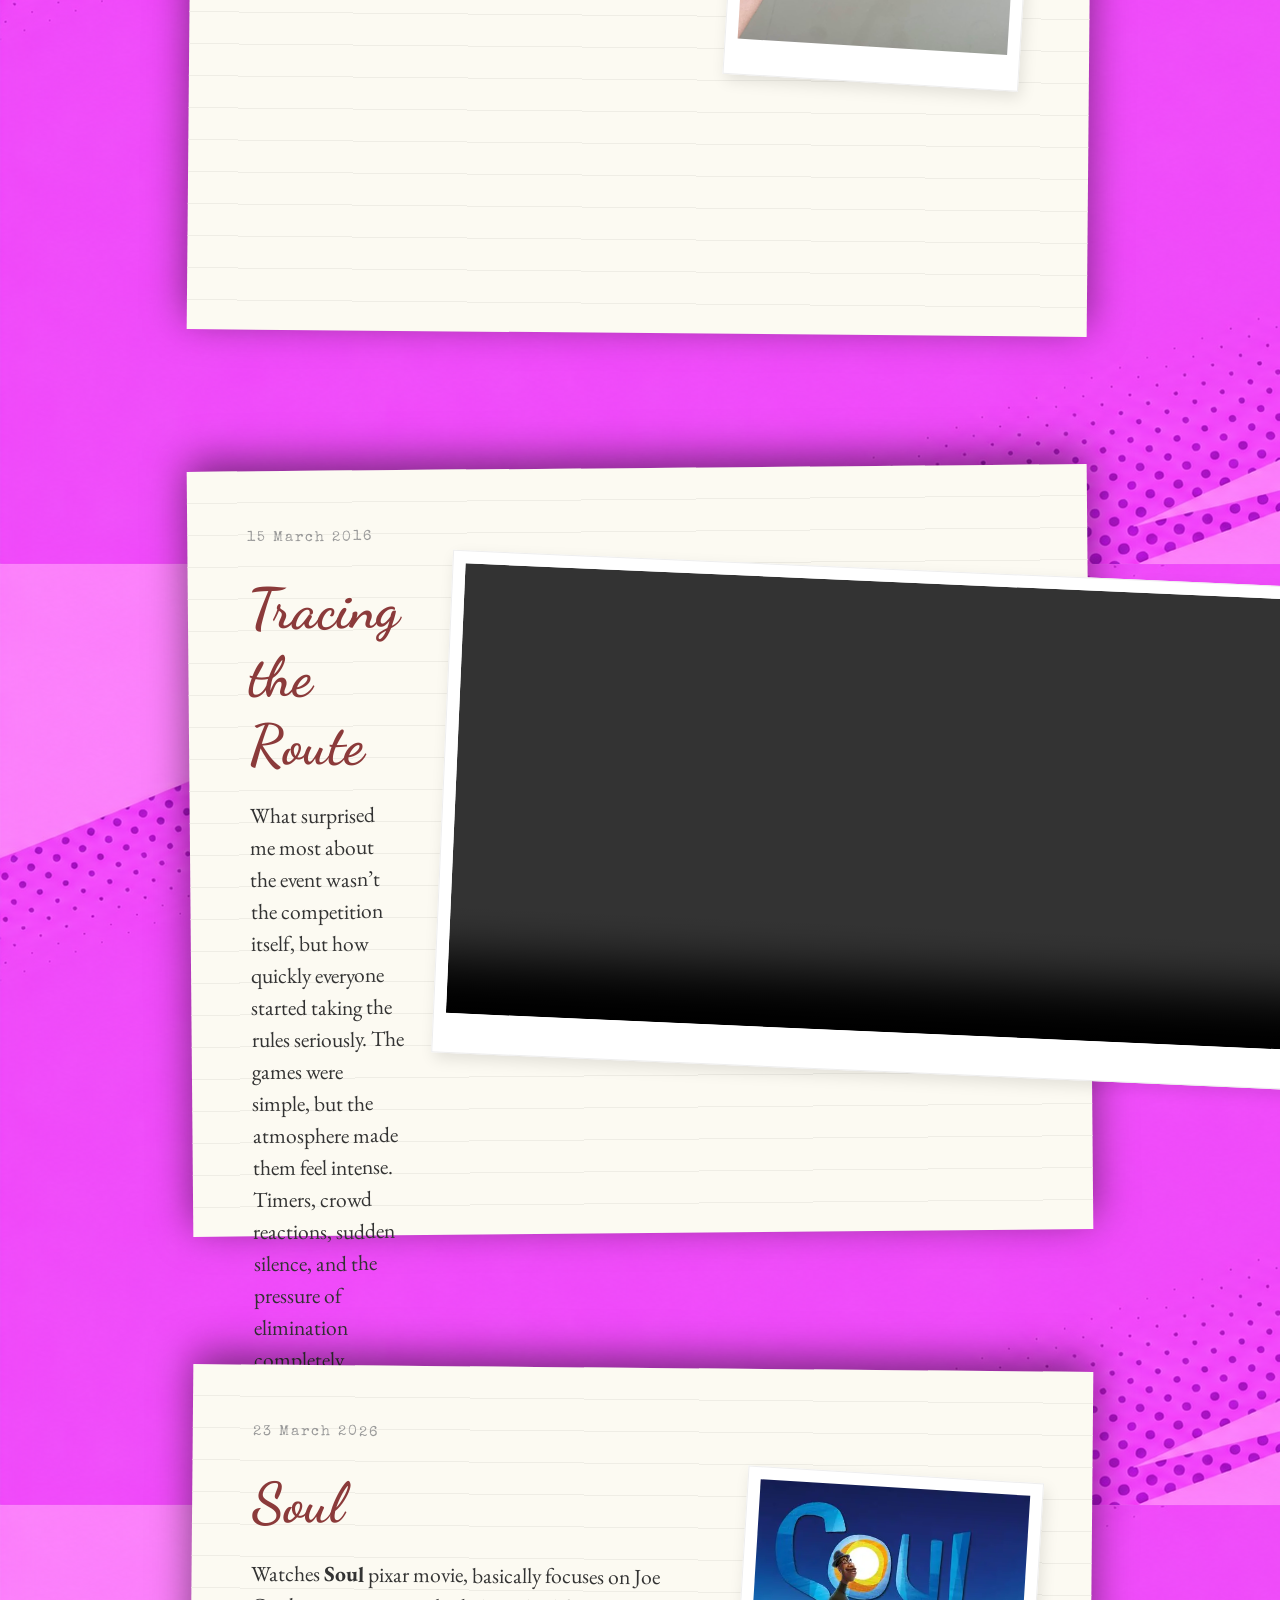
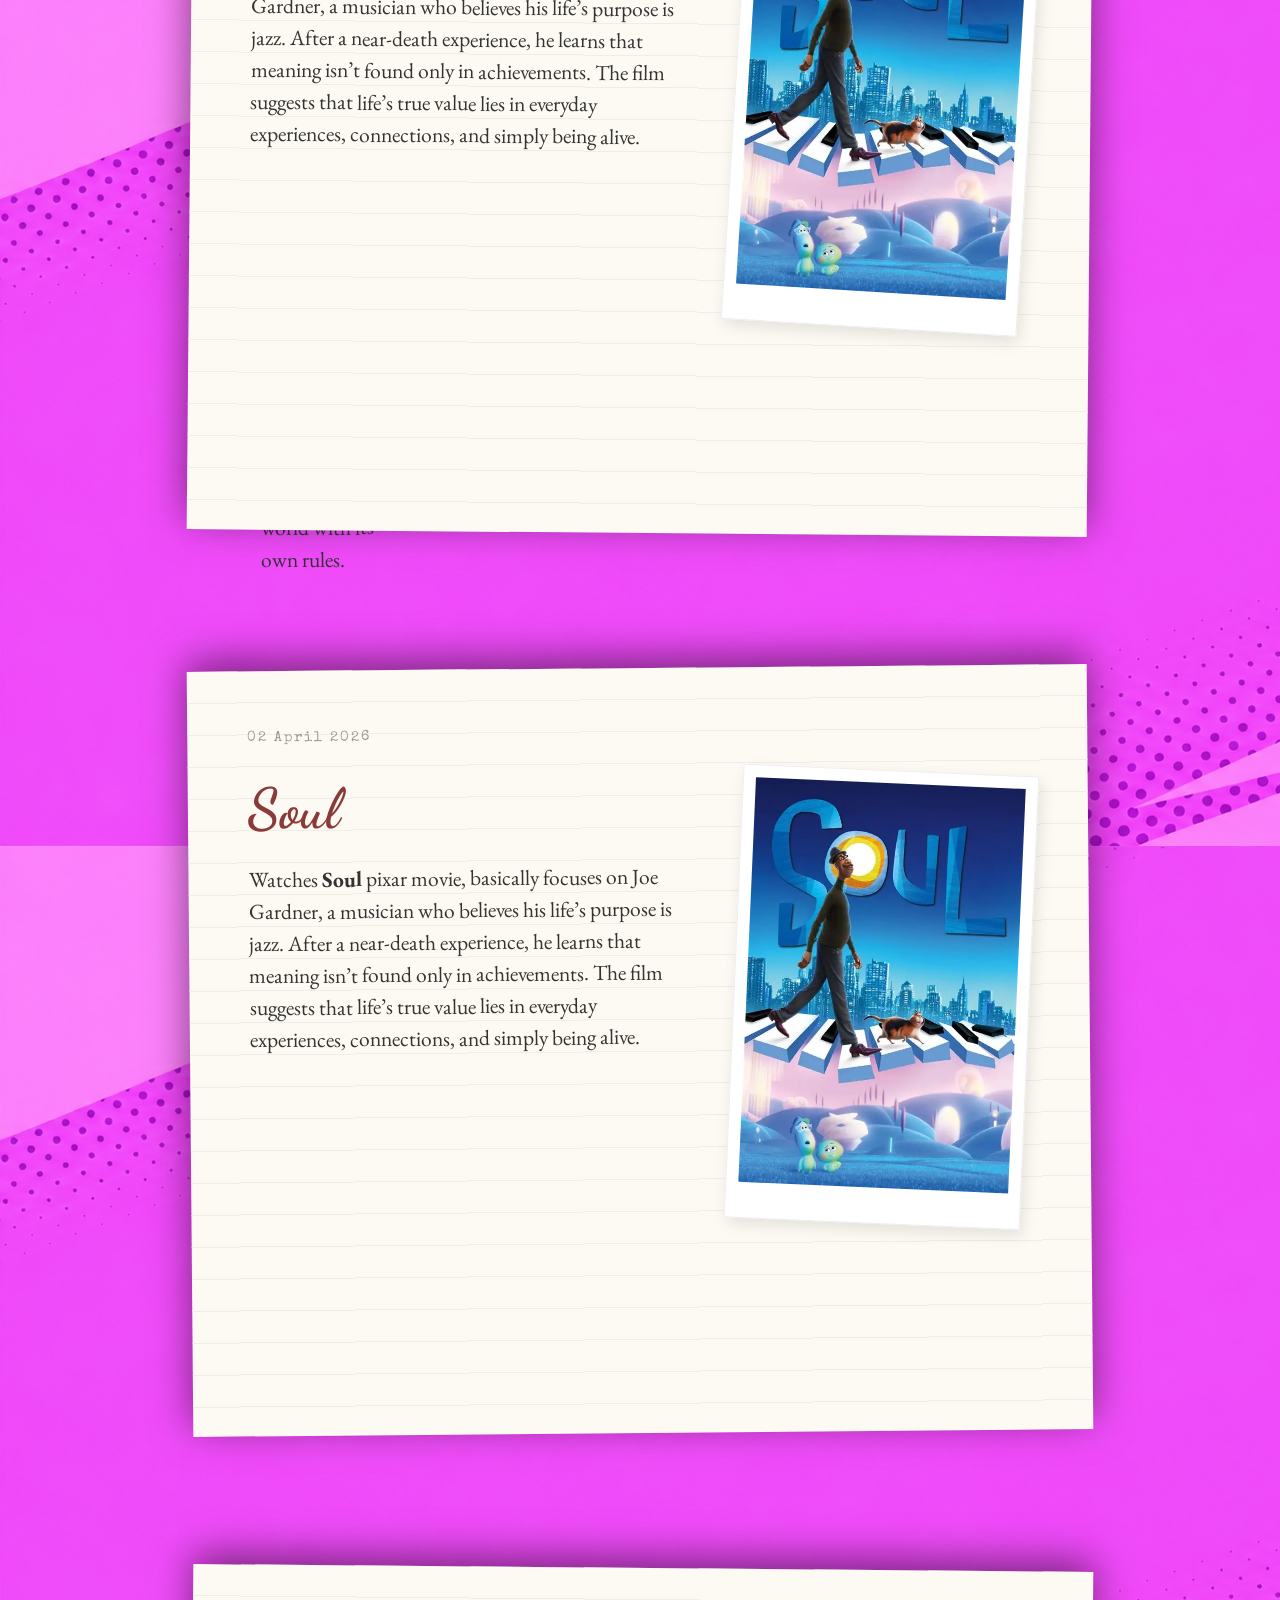
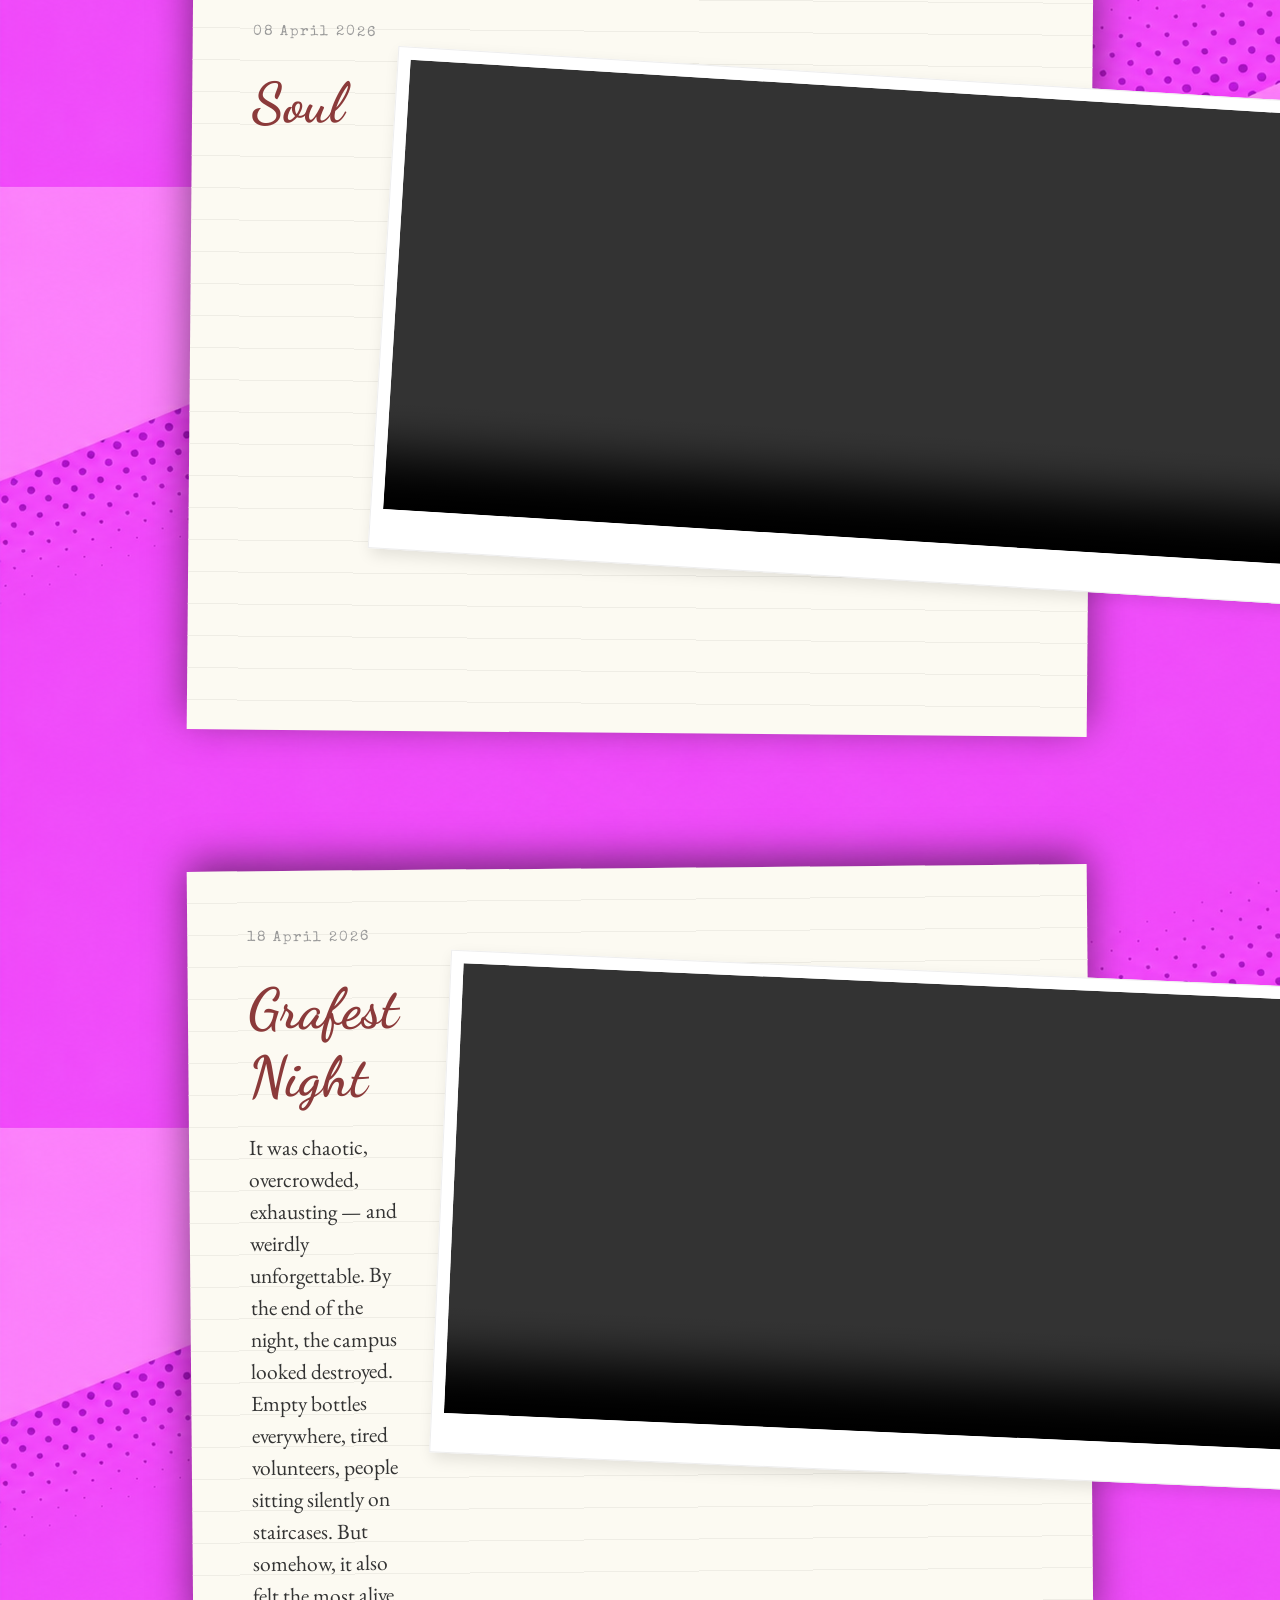
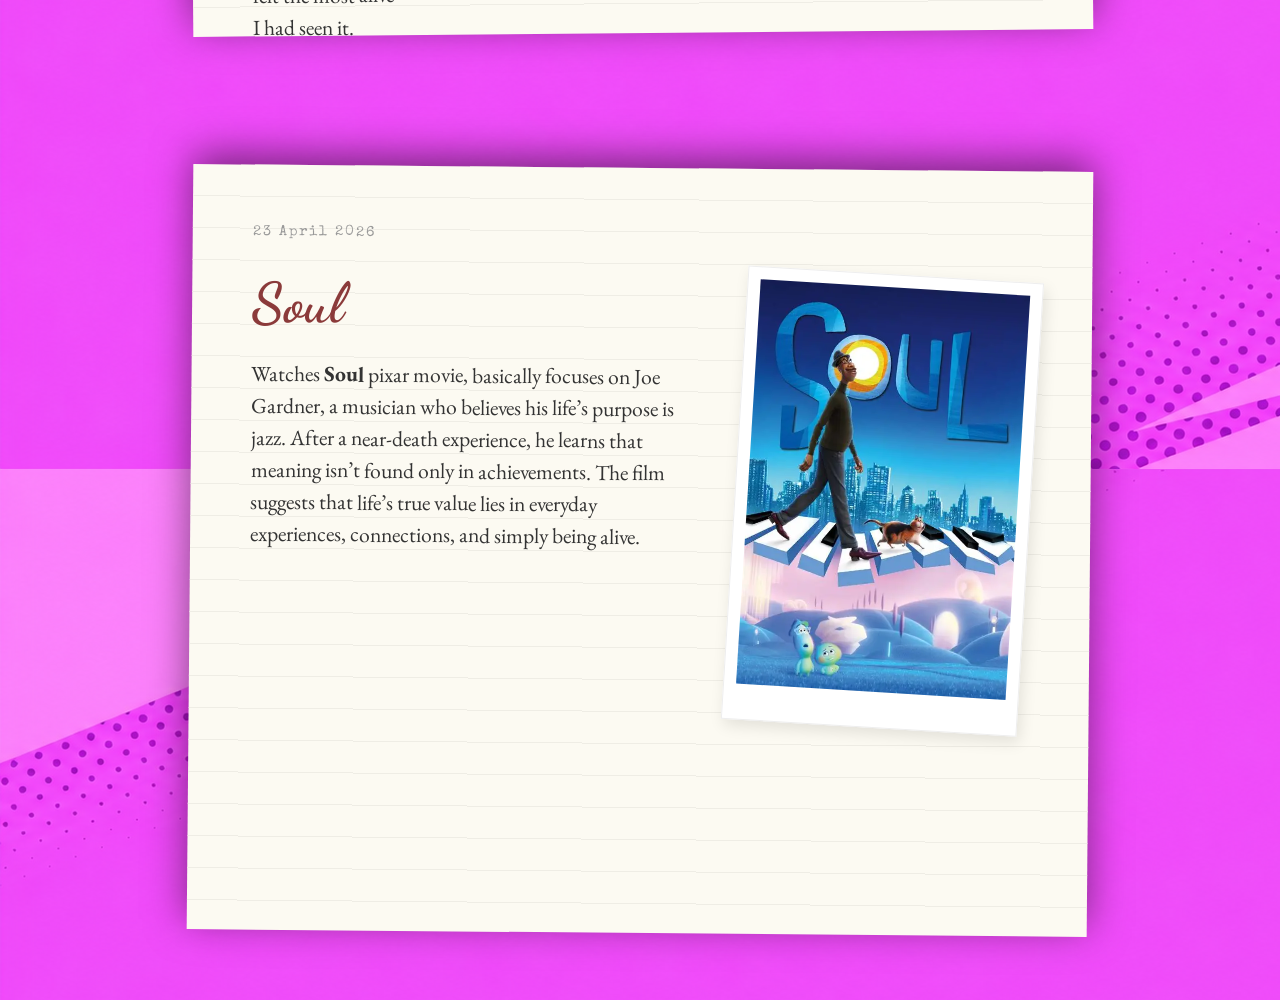
==== commit 1082c5f4: "Update journal.html" ====
--- a/journal.html
+++ b/journal.html
@@ -91,10 +91,22 @@
                 <div class="page-grid">
                     <div class="text-content">
                         <h2 class="handwritten-title">Tracing the Route</h2>
-                        <p class="journal-text">I've decided to trace the route they took. From Vienna to Prague, then eventually to Britain. I need to see the streets they walked before the shadows fell.</p>
+                        <p class="journal-text">What surprised me most about the event wasn’t the competition itself, but how quickly everyone started taking the rules seriously.
+
+The games were simple, but the atmosphere made them feel intense.
+
+Timers, crowd reactions, sudden silence, and the pressure of elimination completely changed how people behaved.
+
+It made me realize how much game design relies on emotion rather than complexity.
+
+Even small things — countdown sounds, space layout, costumes, and movement — created tension.
+
+The event felt like a mix of theatre, interaction design, and psychology.
+
+For a while, the campus stopped feeling like a campus and started feeling like a constructed world with its own rules.</p>
                     </div>
                     <div class="image-content">
-                        <div class="polaroid"><img src="https://via.placeholder.com/250" alt="Memory 3"></div>
+                        <div class="polaroid"><video src="images 3/vid 1" controls height="450px" alt="Memory 5"></div>
                     </div>
                 </div>
             </div>
@@ -136,22 +148,10 @@
                 <div class="page-grid">
                     <div class="text-content">
                         <h2 class="handwritten-title">Soul</h2>
-                        <p class="journal-text">What surprised me most about the event wasn’t the competition itself, but how quickly everyone started taking the rules seriously.
-
-The games were simple, but the atmosphere made them feel intense.
-
-Timers, crowd reactions, sudden silence, and the pressure of elimination completely changed how people behaved.
-
-It made me realize how much game design relies on emotion rather than complexity.
-
-Even small things — countdown sounds, space layout, costumes, and movement — created tension.
-
-The event felt like a mix of theatre, interaction design, and psychology.
-
-For a while, the campus stopped feeling like a campus and started feeling like a constructed world with its own rules</p>
+                        <p class="journal-text"></p>
                     </div>
                     <div class="image-content">
-                        <div class="polaroid"><img src="images 3/vid 1" controls height="450px" alt="Memory 5"></div>
+                        <div class="polaroid"><video src="images 3/vid " controls height="450px" alt="Memory 5"></div>
                     </div>
                 </div>
             </div>
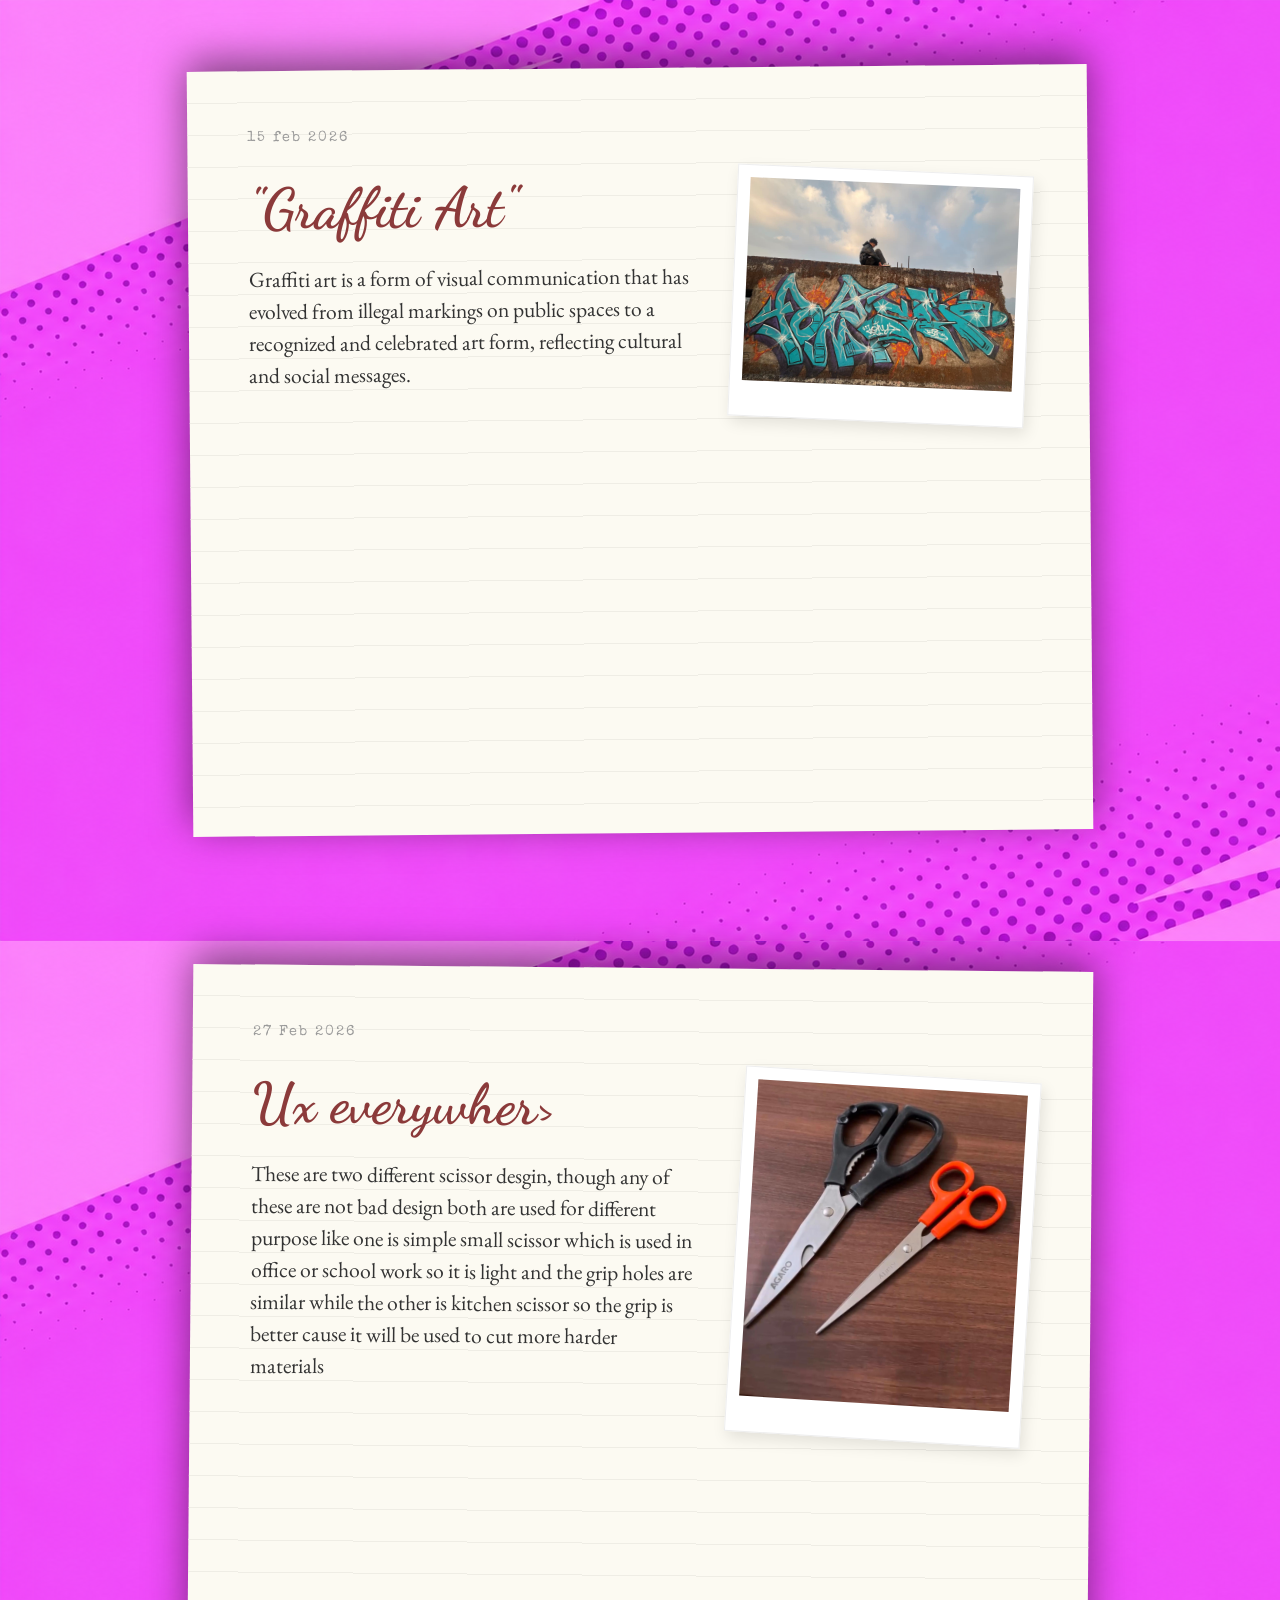
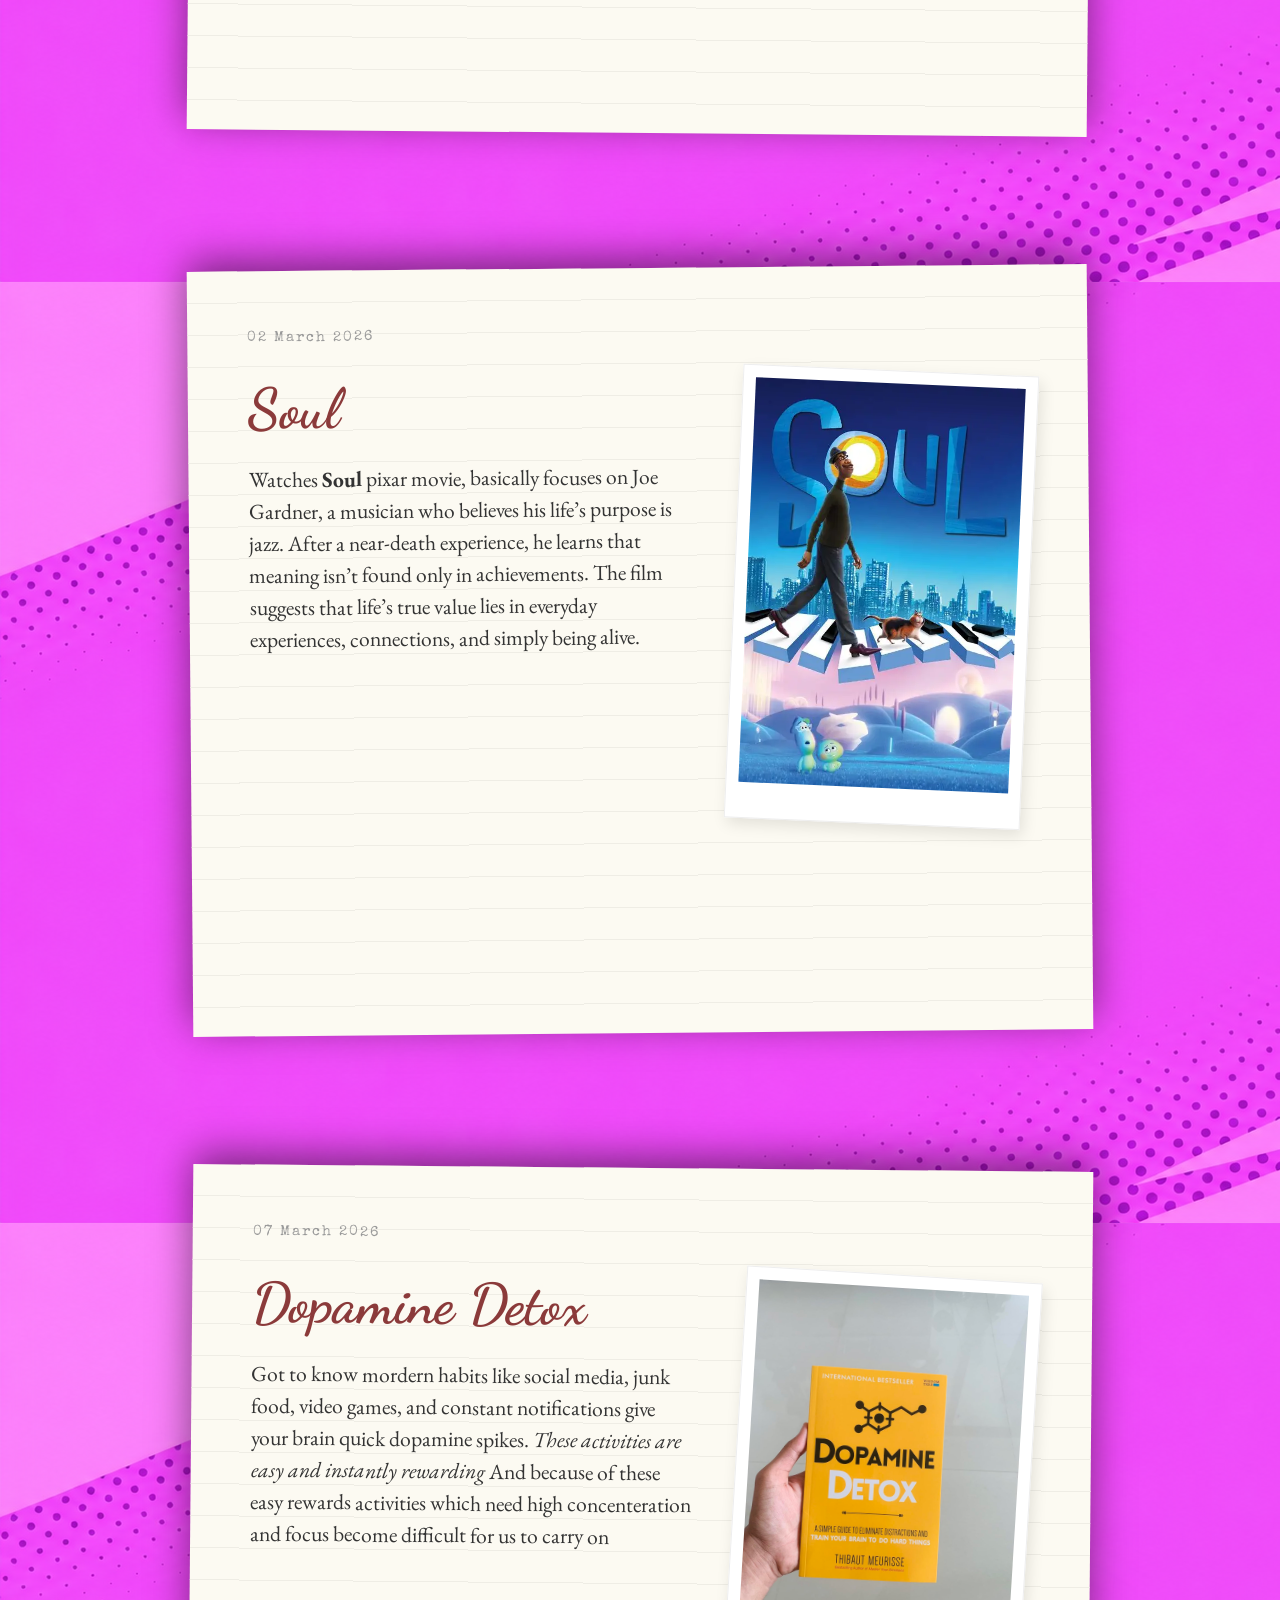
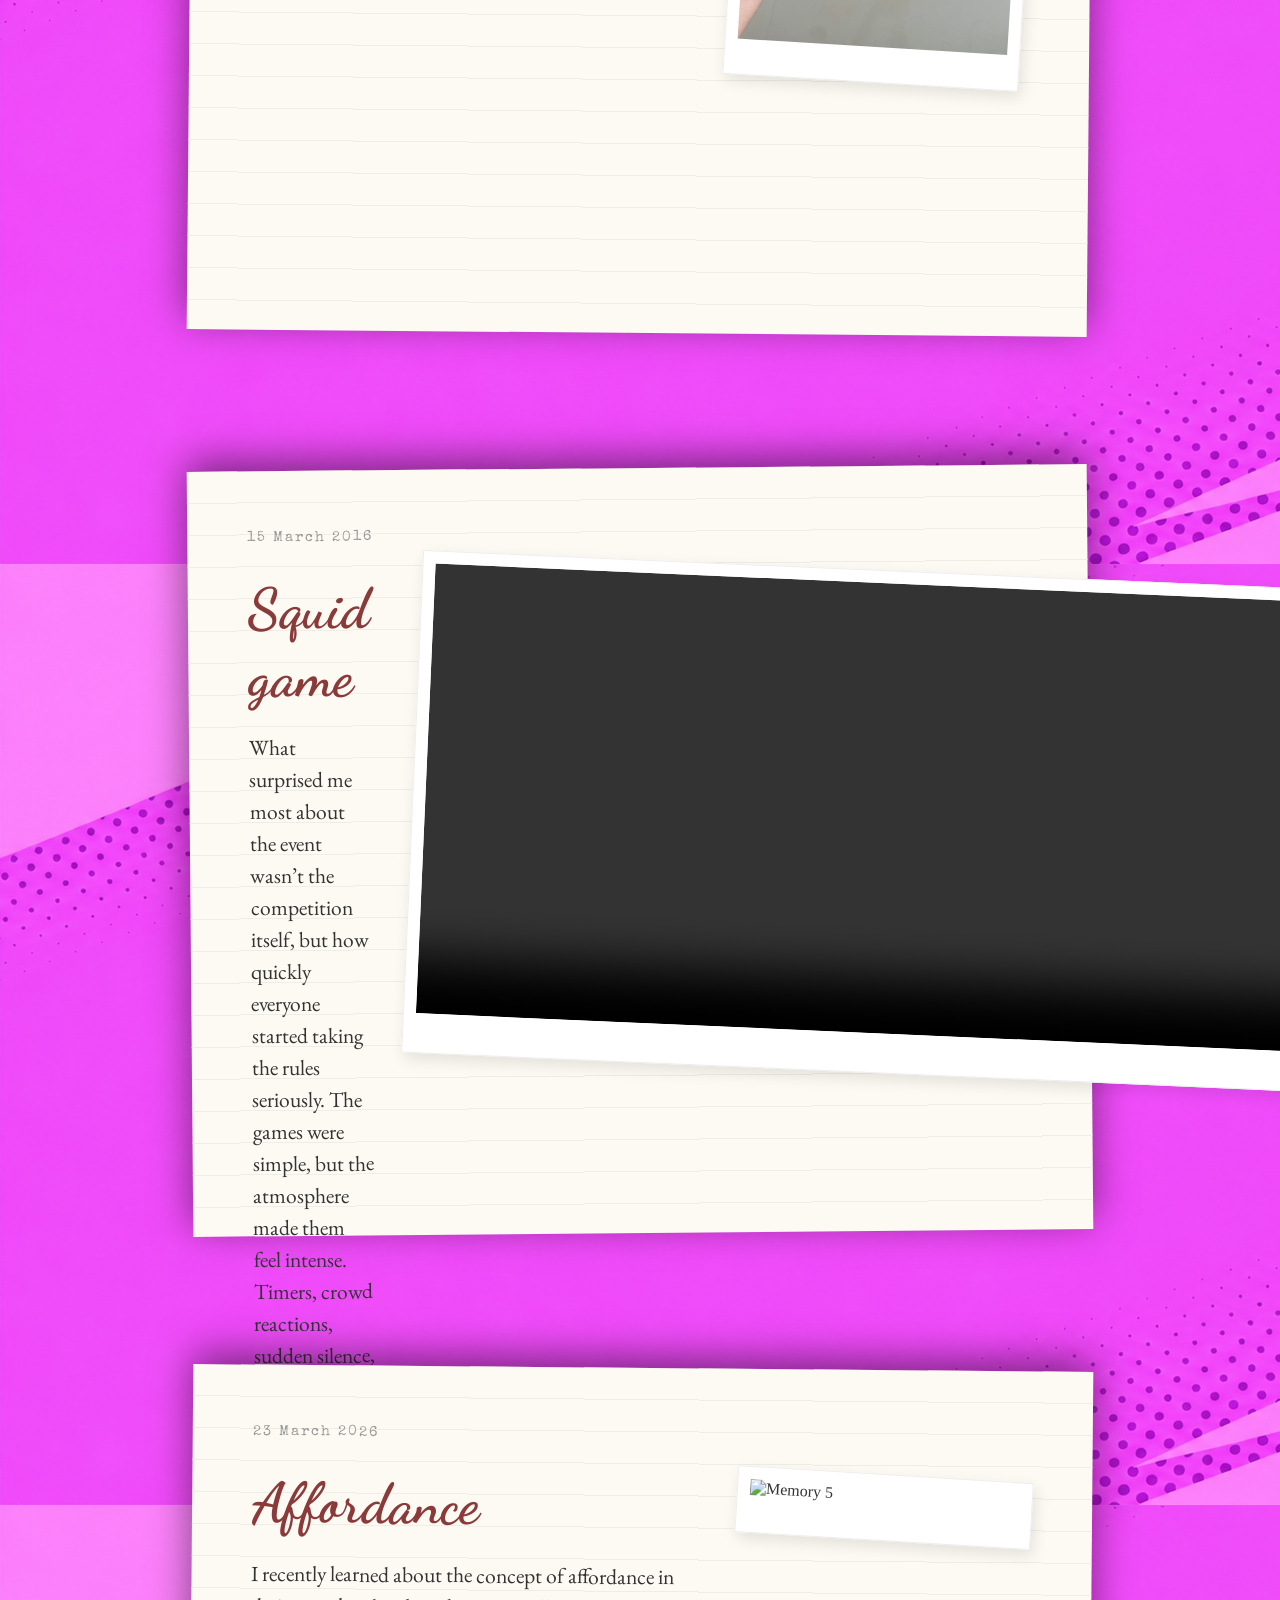
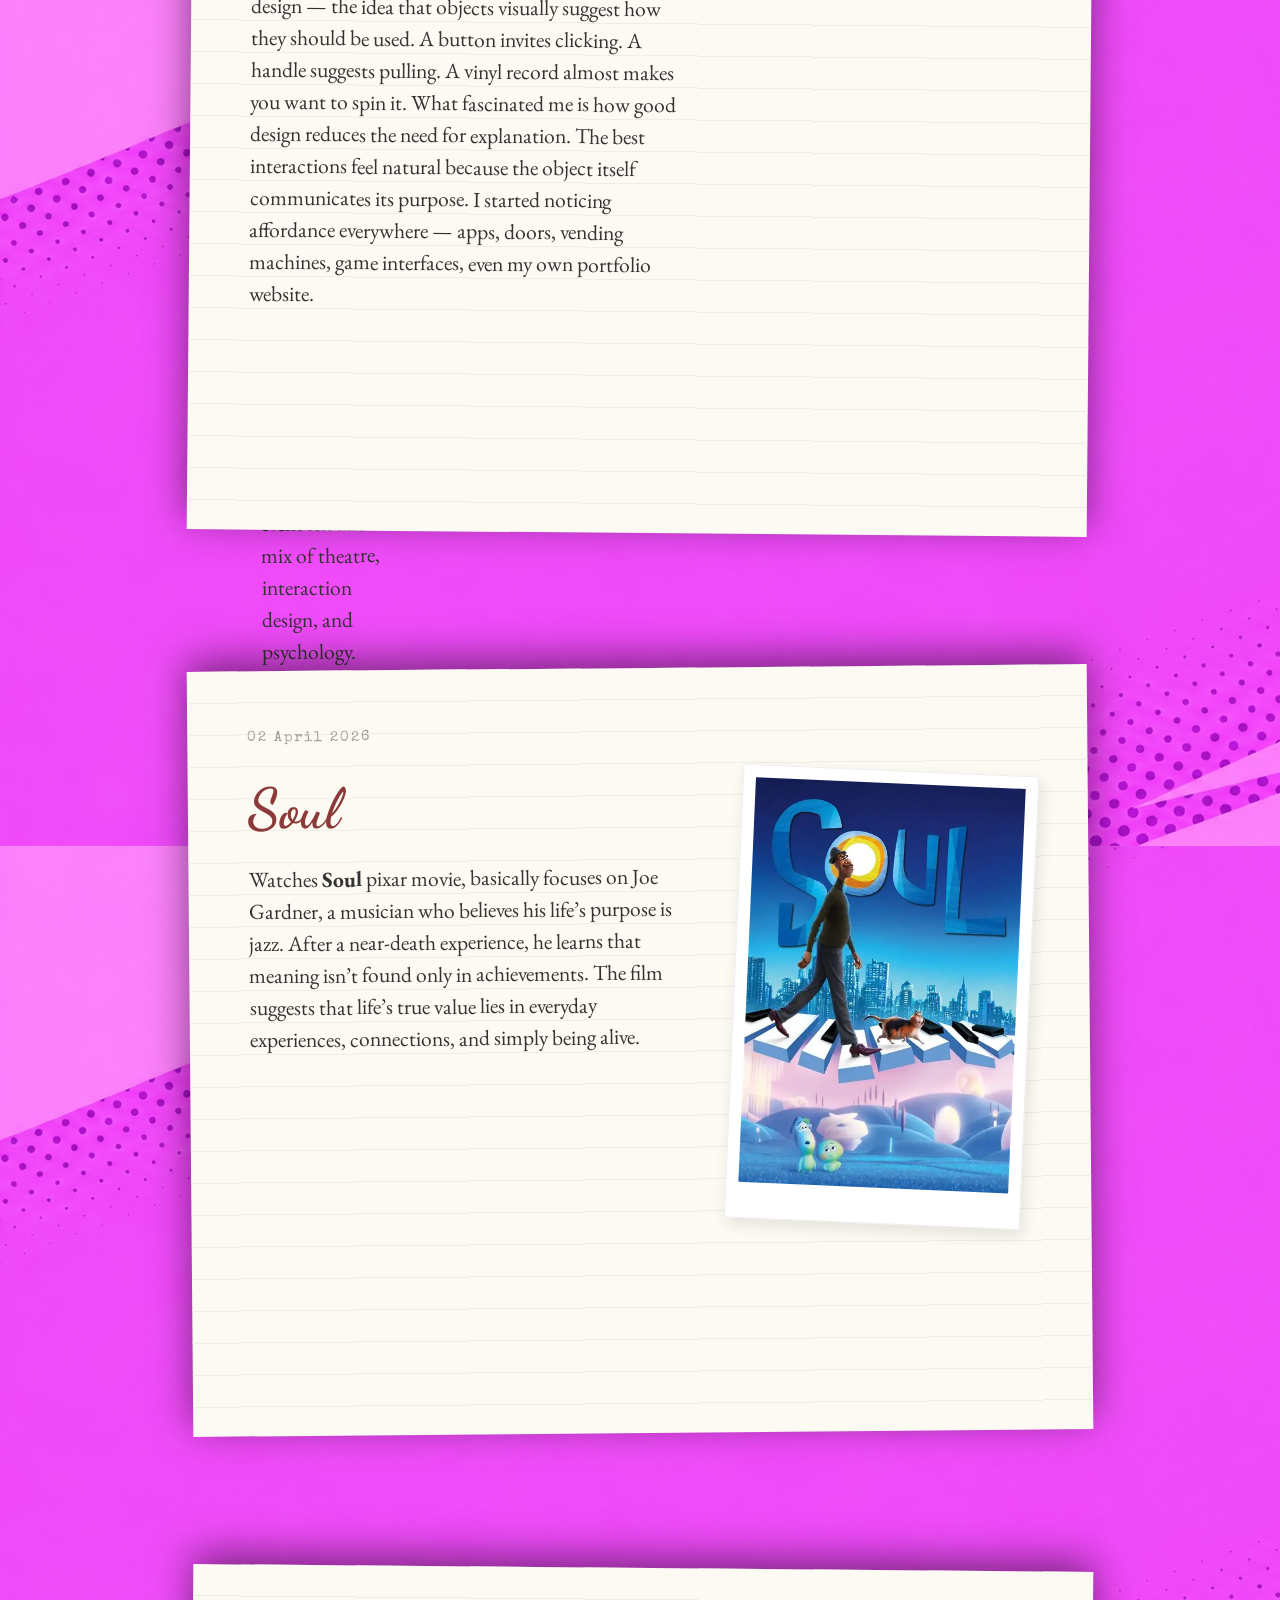
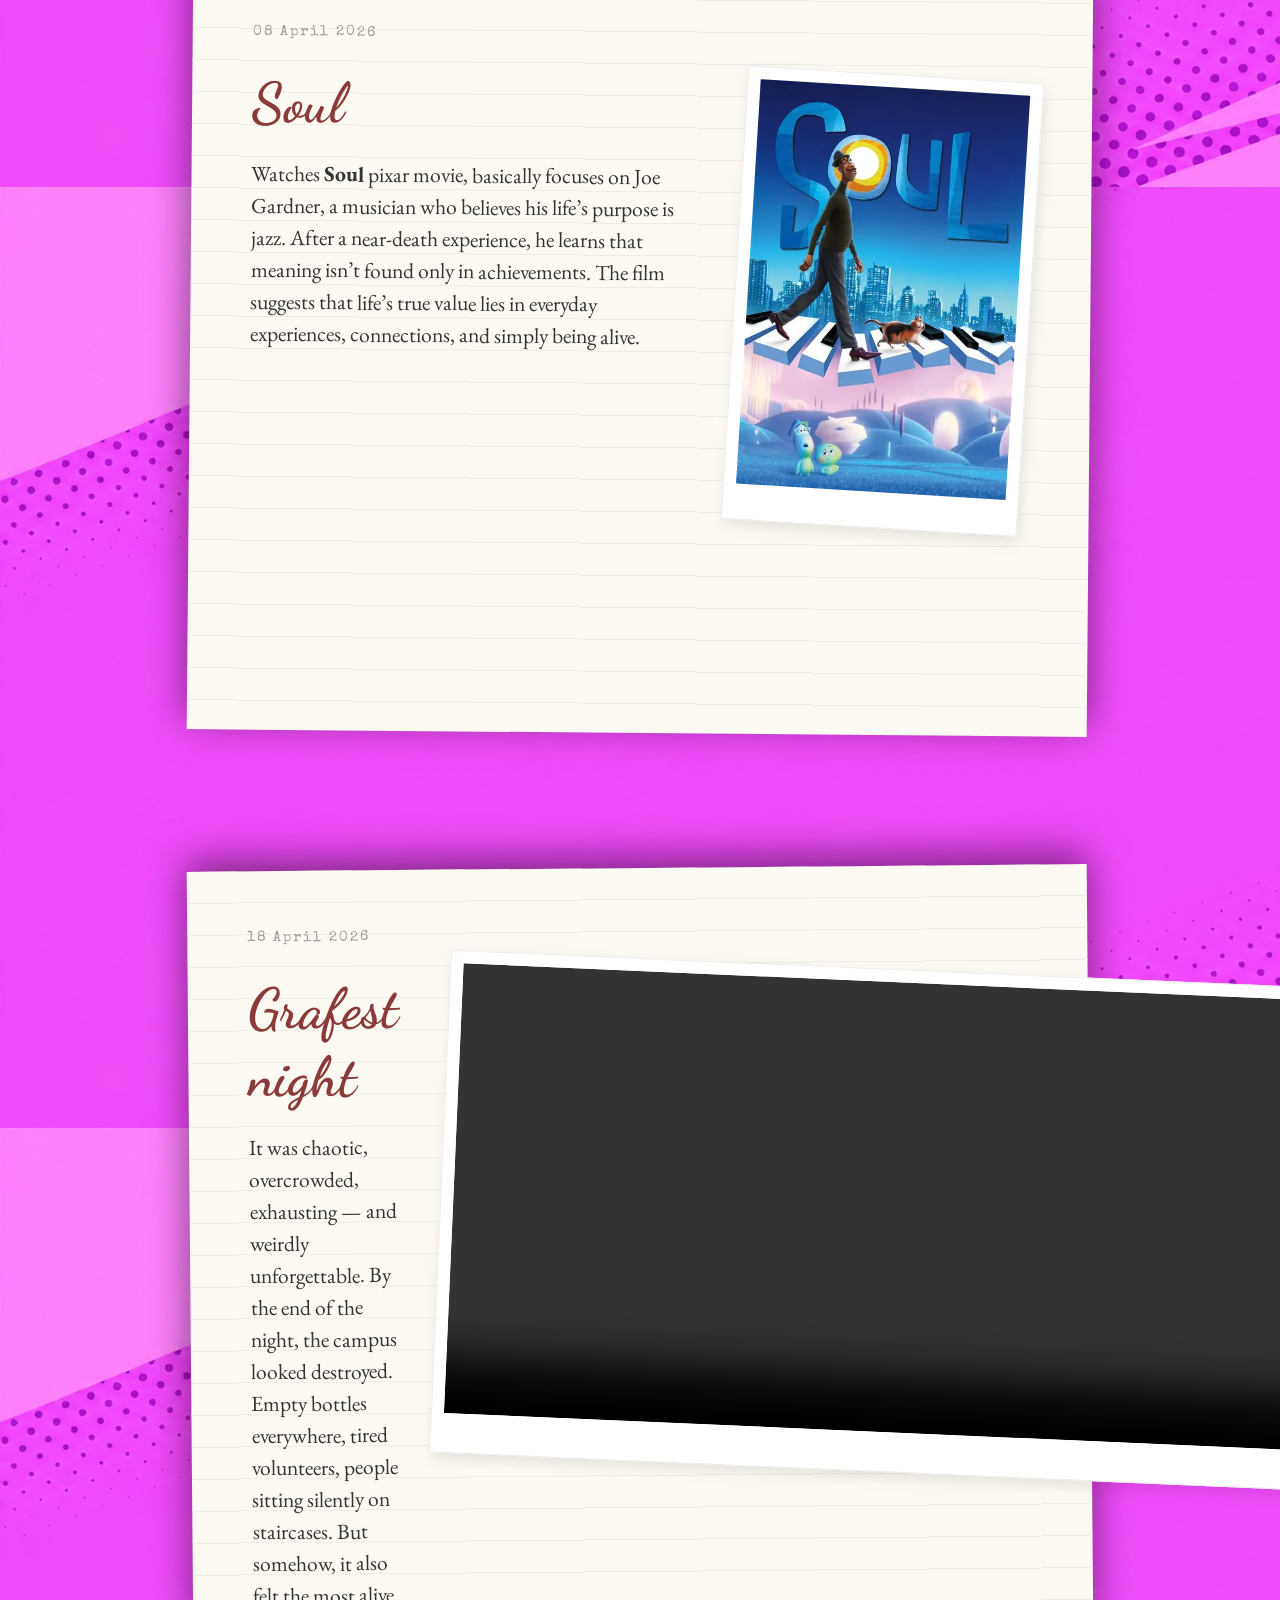
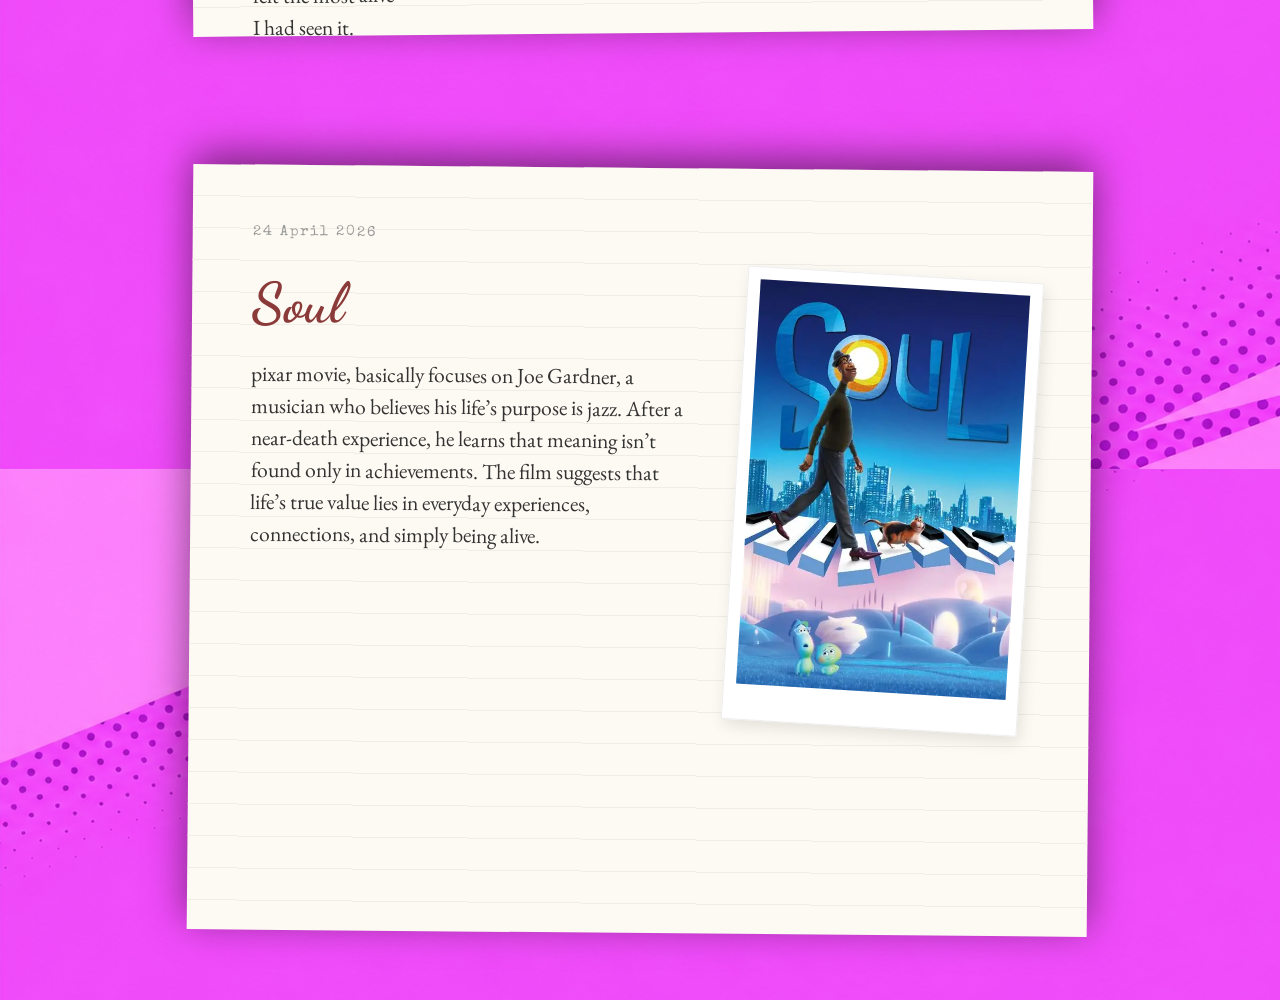
==== commit 27fd8048: "Add files via upload" ====
--- a/journal.html
+++ b/journal.html
@@ -90,7 +90,7 @@
                 <div class="date-stamp">15 March 2016</div>
                 <div class="page-grid">
                     <div class="text-content">
-                        <h2 class="handwritten-title">Tracing the Route</h2>
+                        <h2 class="handwritten-title">Squid game</h2>
                         <p class="journal-text">What surprised me most about the event wasn’t the competition itself, but how quickly everyone started taking the rules seriously.
 
 The games were simple, but the atmosphere made them feel intense.
@@ -106,7 +106,7 @@
 For a while, the campus stopped feeling like a campus and started feeling like a constructed world with its own rules.</p>
                     </div>
                     <div class="image-content">
-                        <div class="polaroid"><video src="images 3/vid 1" controls height="450px" alt="Memory 5"></div>
+                        <div class="polaroid"><video src="images 3/vid 2.mp4"controls height="450px" alt="Memory 3"></div>
                     </div>
                 </div>
             </div>
@@ -117,6 +117,27 @@
                 <div class="date-stamp">23 March 2026</div>
                 <div class="page-grid">
                     <div class="text-content">
+                        <h2 class="handwritten-title">Affordance</h2>
+                        <p class="journal-text">I recently learned about the concept of affordance in design — the idea that objects visually suggest how they should be used.
+
+A button invites clicking.
+A handle suggests pulling.
+A vinyl record almost makes you want to spin it.
+What fascinated me is how good design reduces the need for explanation.
+The best interactions feel natural because the object itself communicates its purpose.
+I started noticing affordance everywhere — apps, doors, vending machines, game interfaces, even my own portfolio website.</p>
+                    </div>
+                    <div class="image-content">
+                        <div class="polaroid"><img src="images 3/aff.jpg" alt="Memory 5"></div>
+                    </div>
+                </div>
+            </div>
+        </section>
+         <section class="stack-layer">
+            <div class="paper-sheet">
+                <div class="date-stamp">02 April 2026</div>
+                <div class="page-grid">
+                    <div class="text-content">
                         <h2 class="handwritten-title">Soul</h2>
                         <p class="journal-text">Watches <strong>Soul</strong> pixar movie, basically focuses on Joe Gardner, a musician who believes his life’s 
                             purpose is jazz. After a near-death experience, he learns that meaning isn’t found only in achievements. The film suggests that life’s true value lies in everyday experiences, connections, and simply being alive.</p>
@@ -129,7 +150,7 @@
         </section>
          <section class="stack-layer">
             <div class="paper-sheet">
-                <div class="date-stamp">02 April 2026</div>
+                <div class="date-stamp">08 April 2026</div>
                 <div class="page-grid">
                     <div class="text-content">
                         <h2 class="handwritten-title">Soul</h2>
@@ -144,24 +165,10 @@
         </section>
          <section class="stack-layer">
             <div class="paper-sheet">
-                <div class="date-stamp">08 April 2026</div>
-                <div class="page-grid">
-                    <div class="text-content">
-                        <h2 class="handwritten-title">Soul</h2>
-                        <p class="journal-text"></p>
-                    </div>
-                    <div class="image-content">
-                        <div class="polaroid"><video src="images 3/vid " controls height="450px" alt="Memory 5"></div>
-                    </div>
-                </div>
-            </div>
-        </section>
-         <section class="stack-layer">
-            <div class="paper-sheet">
                 <div class="date-stamp"> 18 April 2026</div>
                 <div class="page-grid">
                     <div class="text-content">
-                        <h2 class="handwritten-title">Grafest Night</h2>
+                        <h2 class="handwritten-title">Grafest night</h2>
                         <p class="journal-text">It was chaotic, overcrowded, exhausting — and weirdly unforgettable.
 
 By the end of the night, the campus looked destroyed. Empty bottles everywhere, tired volunteers, people sitting silently on staircases.
@@ -169,18 +176,18 @@
 But somehow, it also felt the most alive I had seen it.</p>
                     </div>
                     <div class="image-content">
-                        <div class="polaroid"><video src="images 3/ vid" controls height= "450 px"alt="Memory 5"></div>
-                    </div>
-                </div>
-            </div>
-        </section>
-         <section class="stack-layer">
-            <div class="paper-sheet">
-                <div class="date-stamp"> 23 April 2026</div>
-                <div class="page-grid">
-                    <div class="text-content">
-                        <h2 class="handwritten-title">Soul</h2>
-                        <p class="journal-text">Watches <strong>Soul</strong> pixar movie, basically focuses on Joe Gardner, a musician who believes his life’s 
+                        <div class="polaroid"><video src="images 3/vid.mp4" controls height="450px"></video></div>
+                    </div>
+                </div>
+            </div>
+        </section>
+         <section class="stack-layer">
+            <div class="paper-sheet">
+                <div class="date-stamp"> 24 April 2026</div>
+                <div class="page-grid">
+                    <div class="text-content">
+                        <h2 class="handwritten-title">Soul</h2>
+                        <p class="journal-text"> pixar movie, basically focuses on Joe Gardner, a musician who believes his life’s 
                             purpose is jazz. After a near-death experience, he learns that meaning isn’t found only in achievements. The film suggests that life’s true value lies in everyday experiences, connections, and simply being alive.</p>
                     </div>
                     <div class="image-content">
@@ -194,4 +201,4 @@
 
           
 </body>
-</html>
+</html>
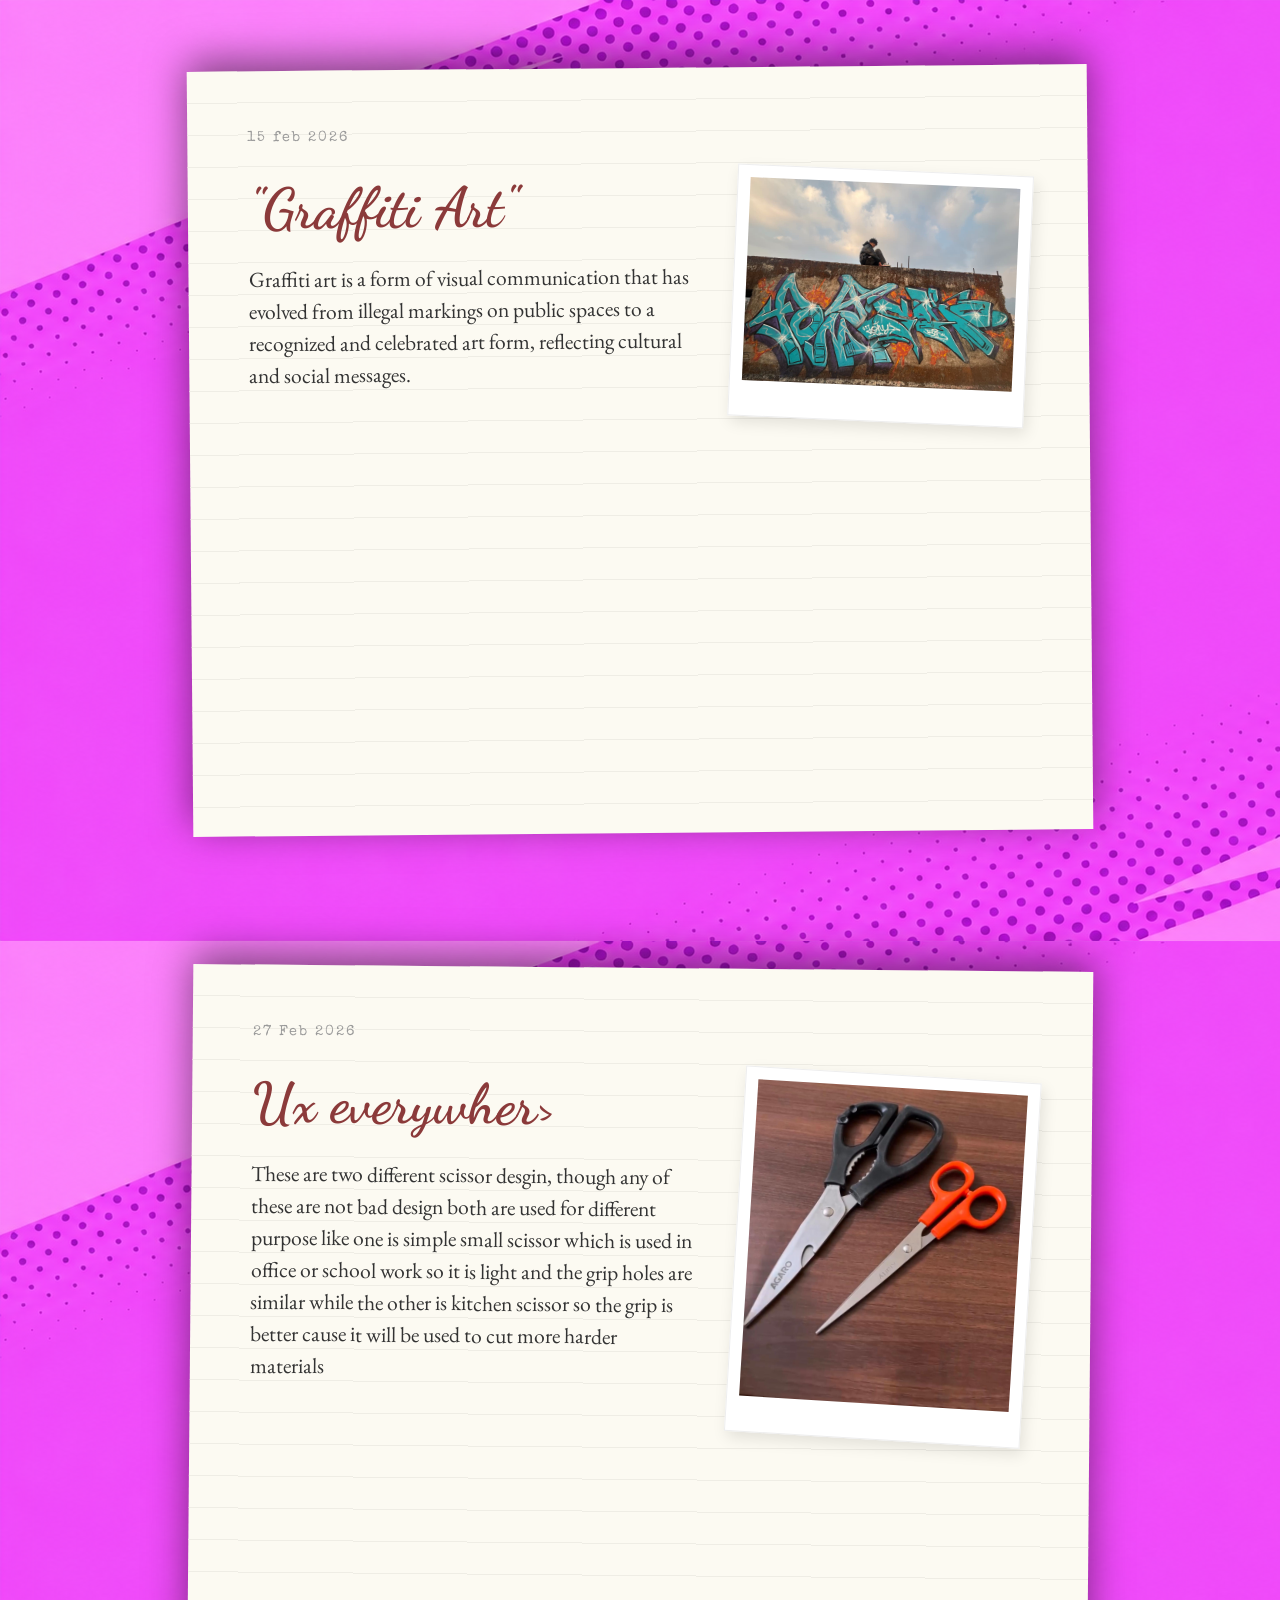
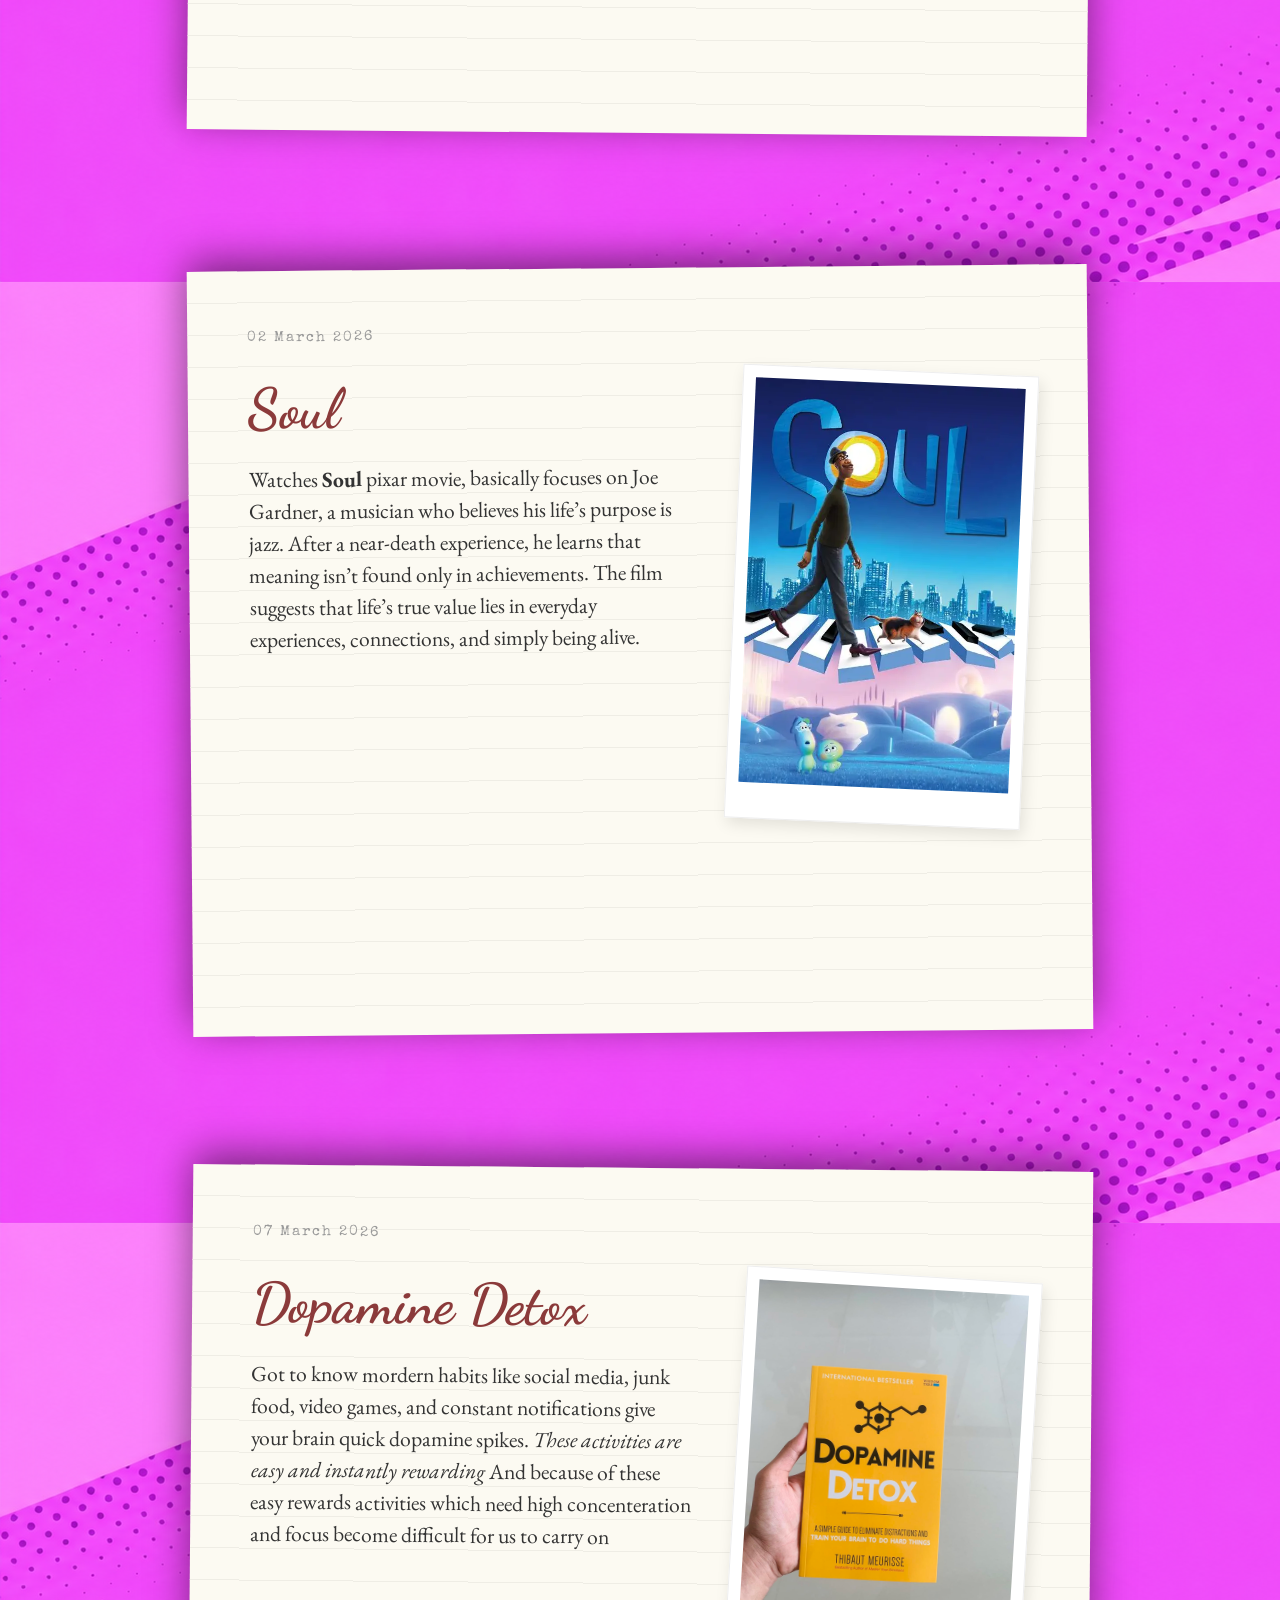
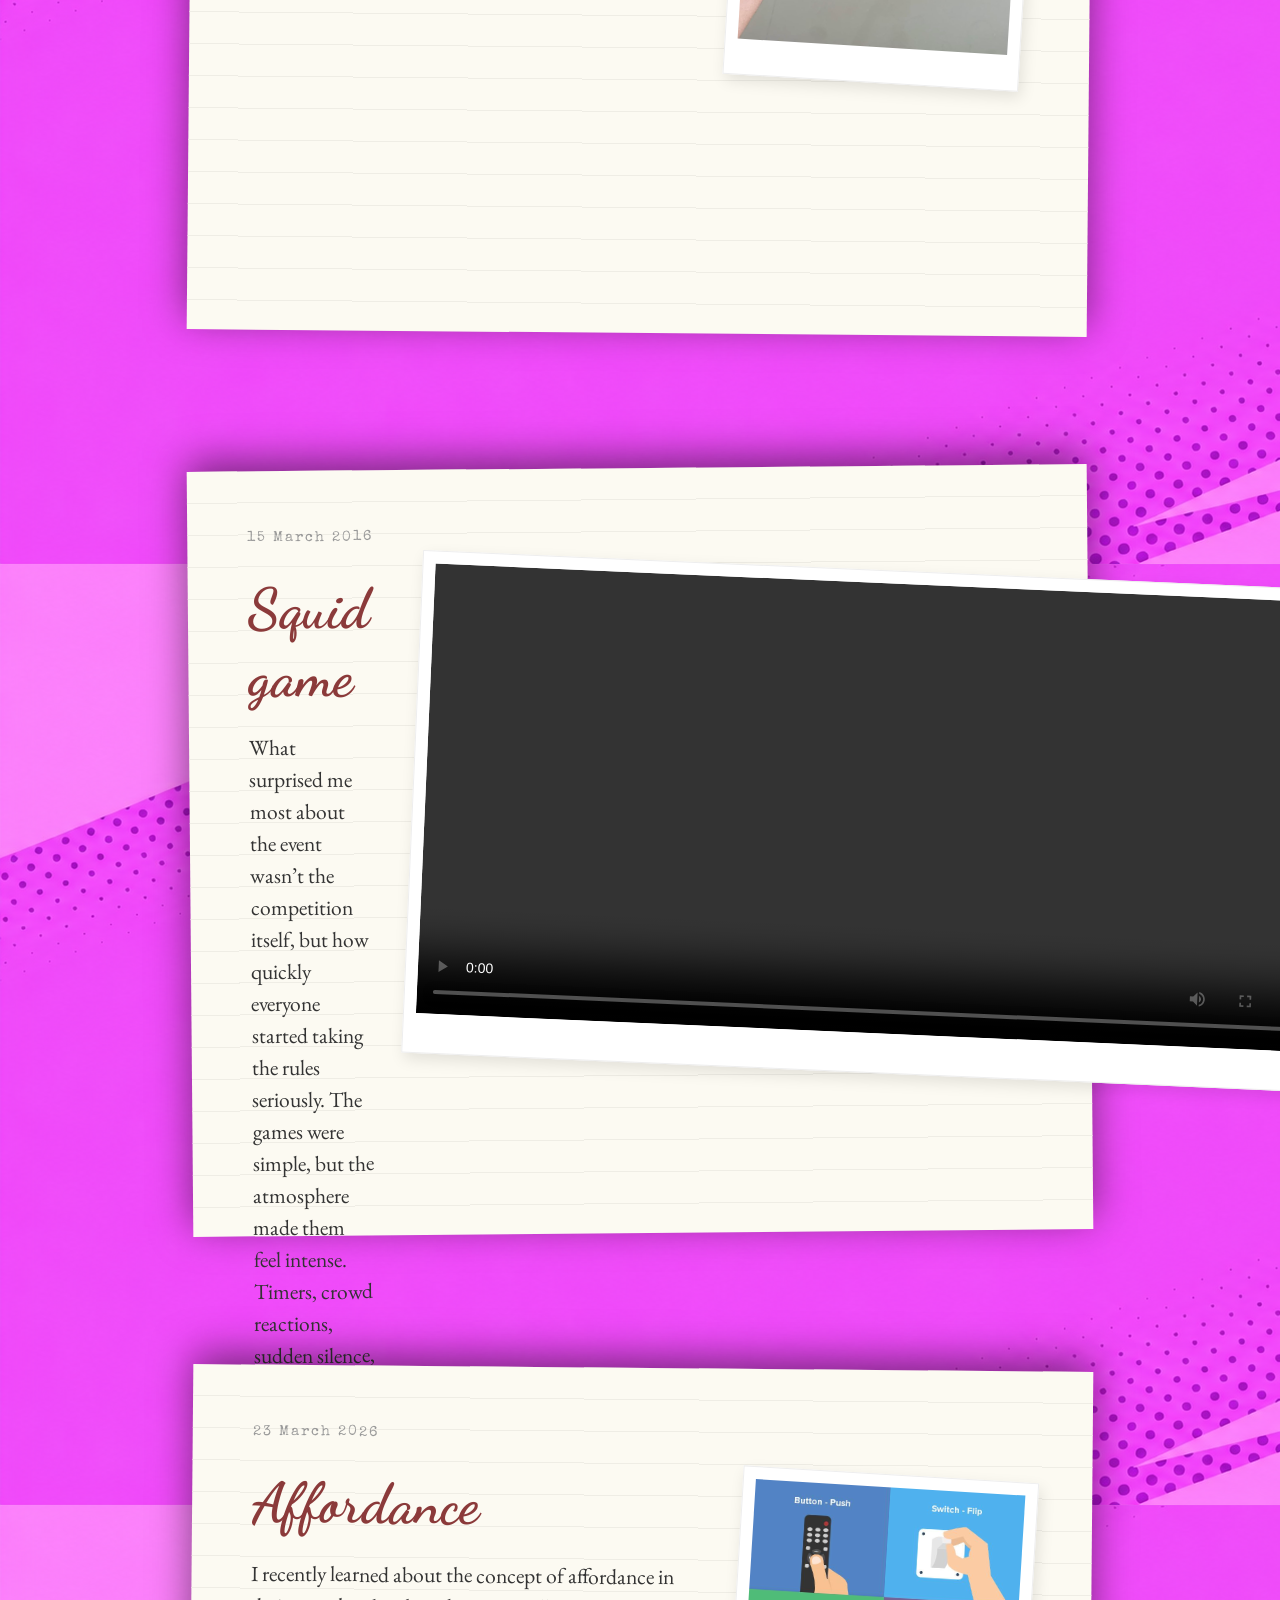
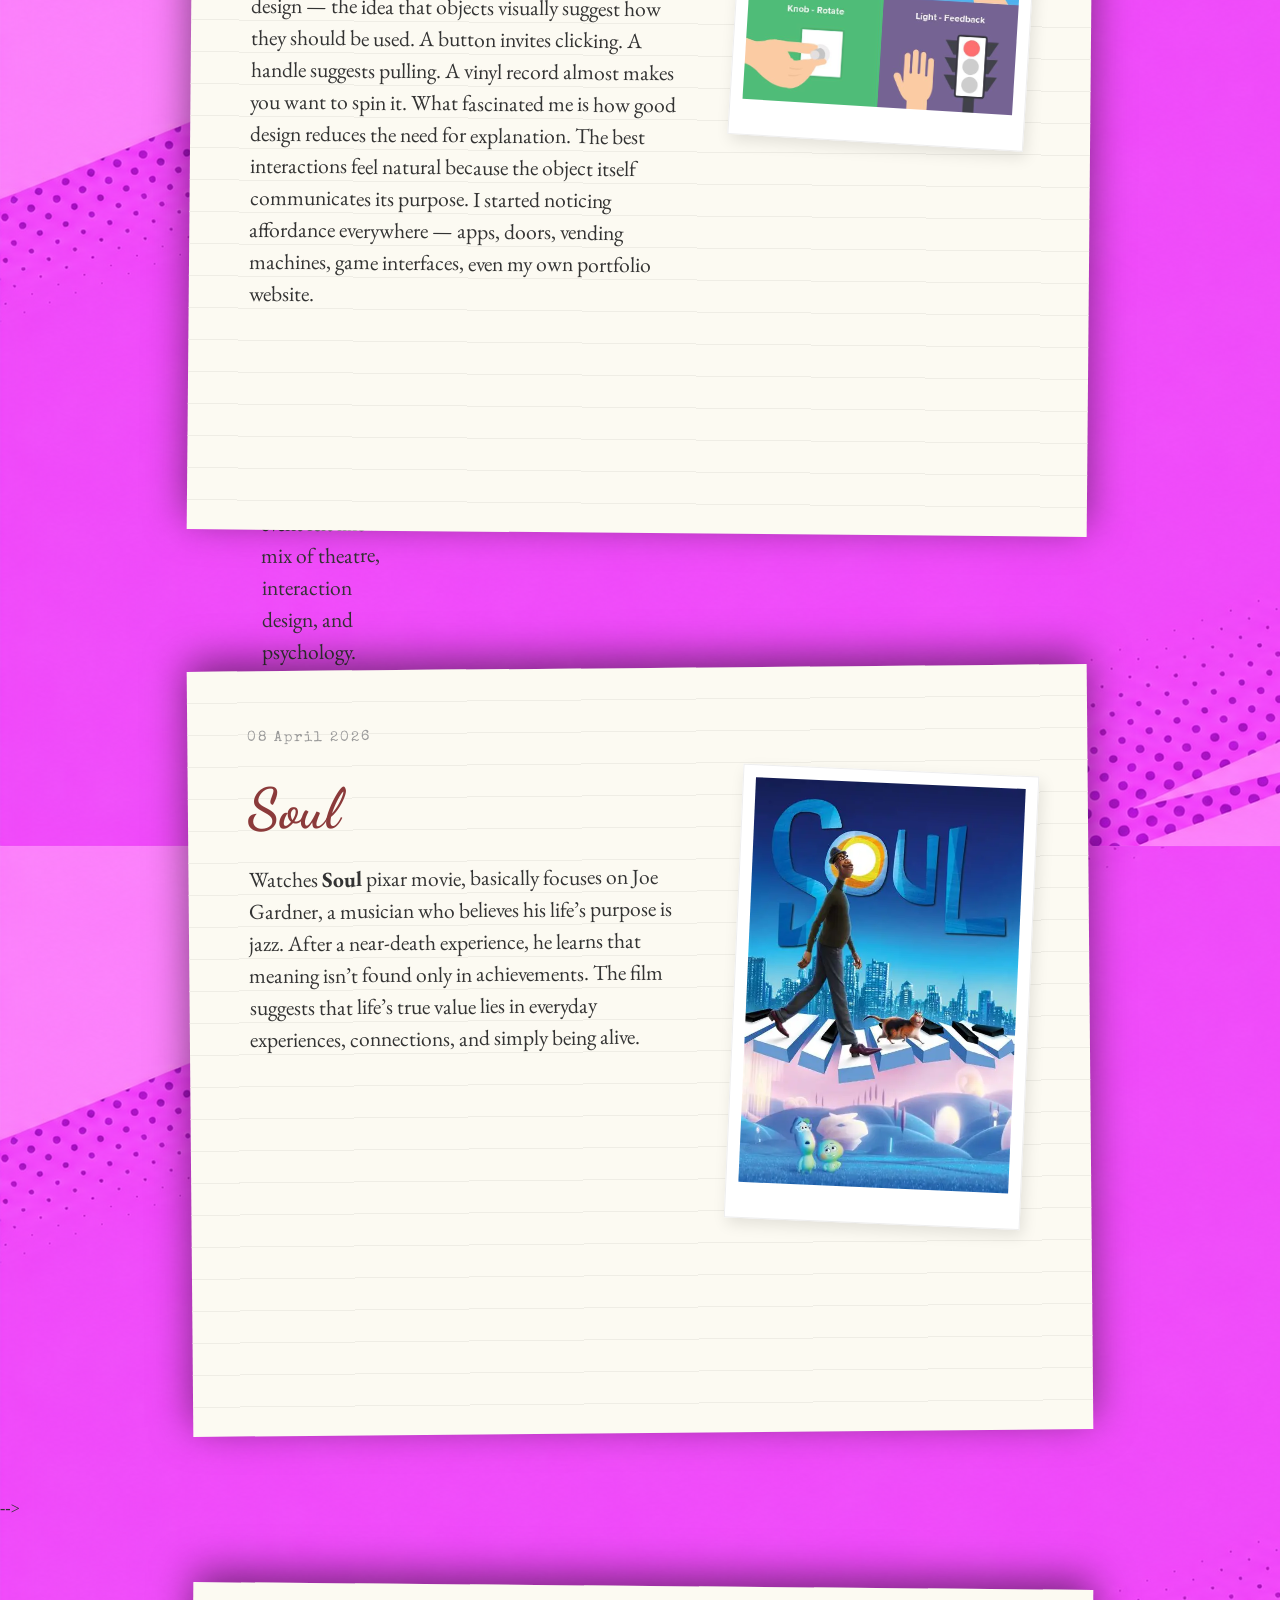
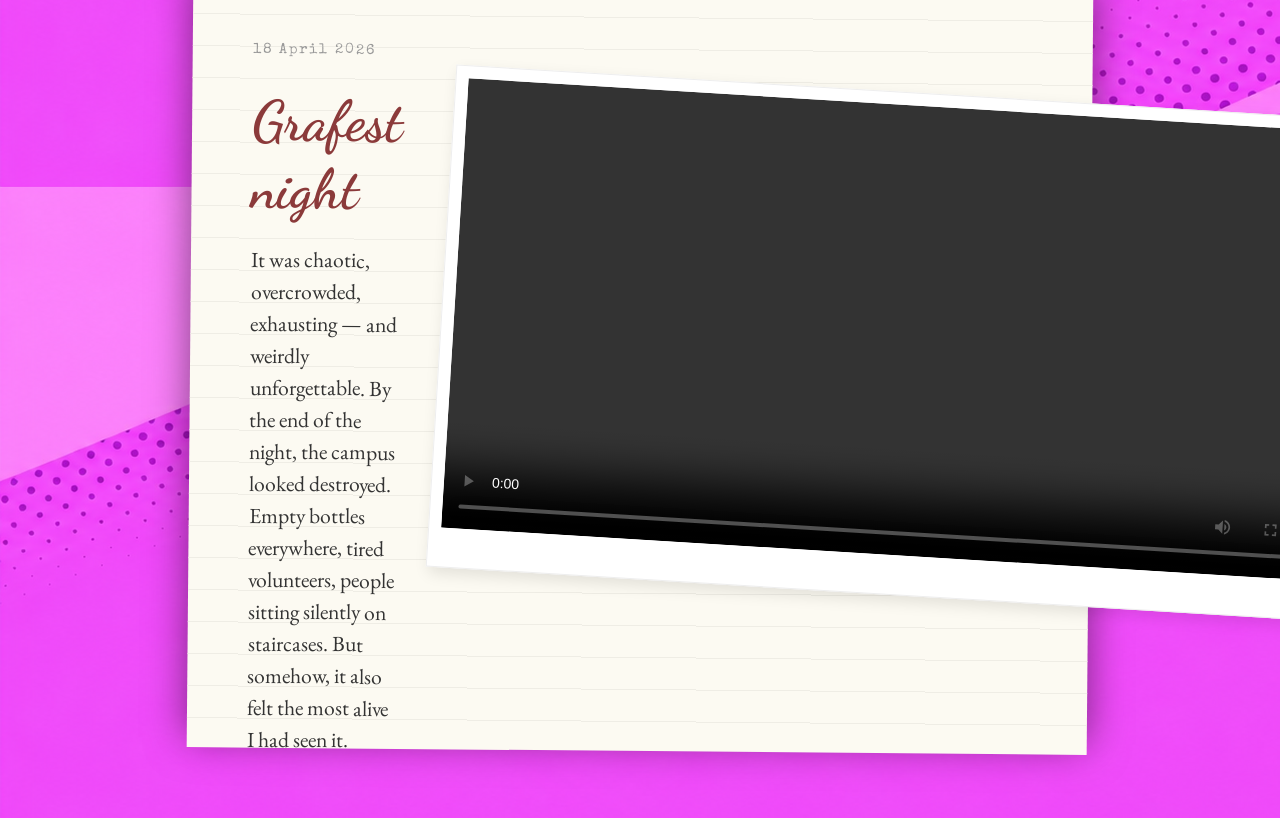
==== commit b29d0b05: "Update journal.html" ====
--- a/journal.html
+++ b/journal.html
@@ -133,9 +133,24 @@
                 </div>
             </div>
         </section>
+         <!--<section class="stack-layer">
+            <div class="paper-sheet">
+                <div class="date-stamp">02 April 2026</div>
+                <div class="page-grid">
+                    <div class="text-content">
+                        <h2 class="handwritten-title">Soul</h2>
+                        <p class="journal-text">Watches <strong>Soul</strong> pixar movie, basically focuses on Joe Gardner, a musician who believes his life’s 
+                            purpose is jazz. After a near-death experience, he learns that meaning isn’t found only in achievements. The film suggests that life’s true value lies in everyday experiences, connections, and simply being alive.</p>
+                    </div>
+                    <div class="image-content">
+                        <div class="polaroid"><img src="images/OIP.webp" alt="Memory 5"></div>
+                    </div>
+                </div>
+            </div>
+        <!--</section>-->
          <section class="stack-layer">
             <div class="paper-sheet">
-                <div class="date-stamp">02 April 2026</div>
+                <div class="date-stamp">08 April 2026</div>
                 <div class="page-grid">
                     <div class="text-content">
                         <h2 class="handwritten-title">Soul</h2>
@@ -147,22 +162,7 @@
                     </div>
                 </div>
             </div>
-        </section>
-         <section class="stack-layer">
-            <div class="paper-sheet">
-                <div class="date-stamp">08 April 2026</div>
-                <div class="page-grid">
-                    <div class="text-content">
-                        <h2 class="handwritten-title">Soul</h2>
-                        <p class="journal-text">Watches <strong>Soul</strong> pixar movie, basically focuses on Joe Gardner, a musician who believes his life’s 
-                            purpose is jazz. After a near-death experience, he learns that meaning isn’t found only in achievements. The film suggests that life’s true value lies in everyday experiences, connections, and simply being alive.</p>
-                    </div>
-                    <div class="image-content">
-                        <div class="polaroid"><img src="images/OIP.webp" alt="Memory 5"></div>
-                    </div>
-                </div>
-            </div>
-        </section>
+        </section>-->
          <section class="stack-layer">
             <div class="paper-sheet">
                 <div class="date-stamp"> 18 April 2026</div>
@@ -181,7 +181,7 @@
                 </div>
             </div>
         </section>
-         <section class="stack-layer">
+         <!--<section class="stack-layer">
             <div class="paper-sheet">
                 <div class="date-stamp"> 24 April 2026</div>
                 <div class="page-grid">
@@ -195,10 +195,10 @@
                     </div>
                 </div>
             </div>
-        </section>
+        </section>-->
 
         
 
           
 </body>
-</html>+</html>
